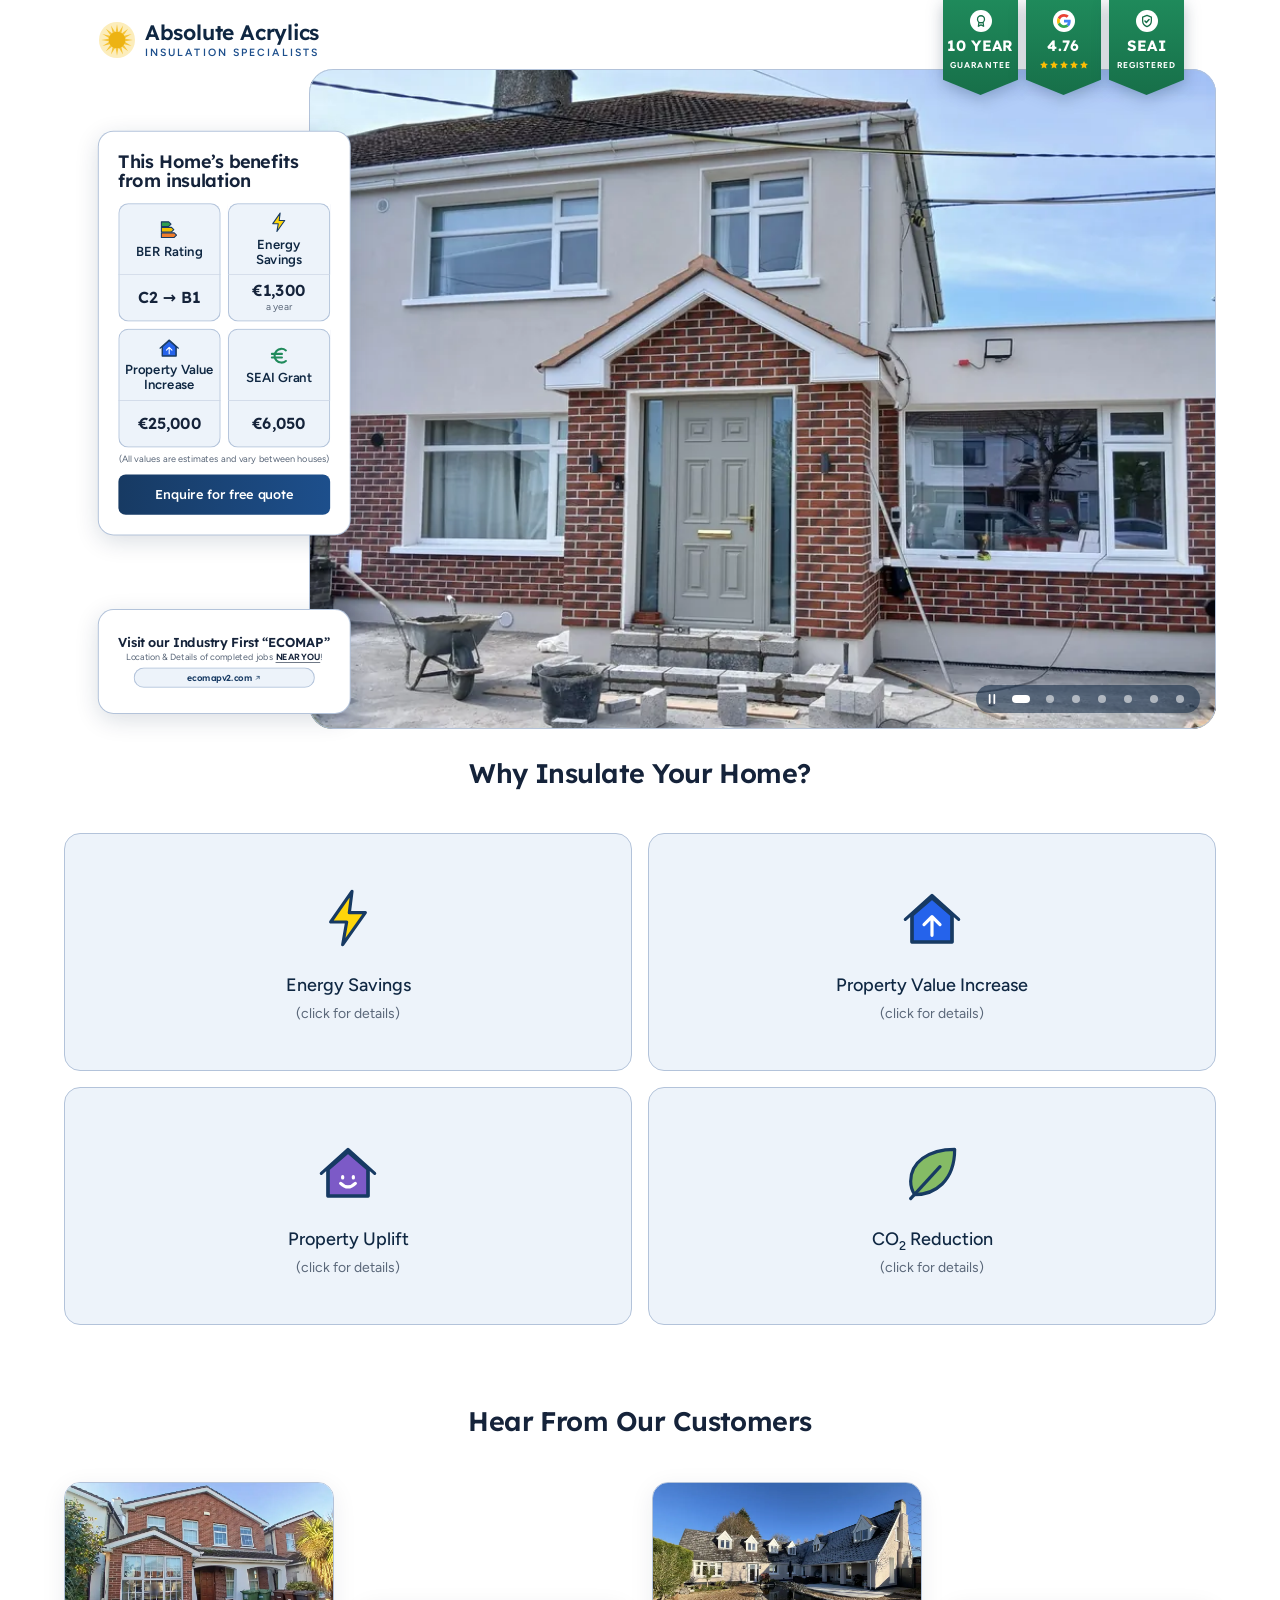
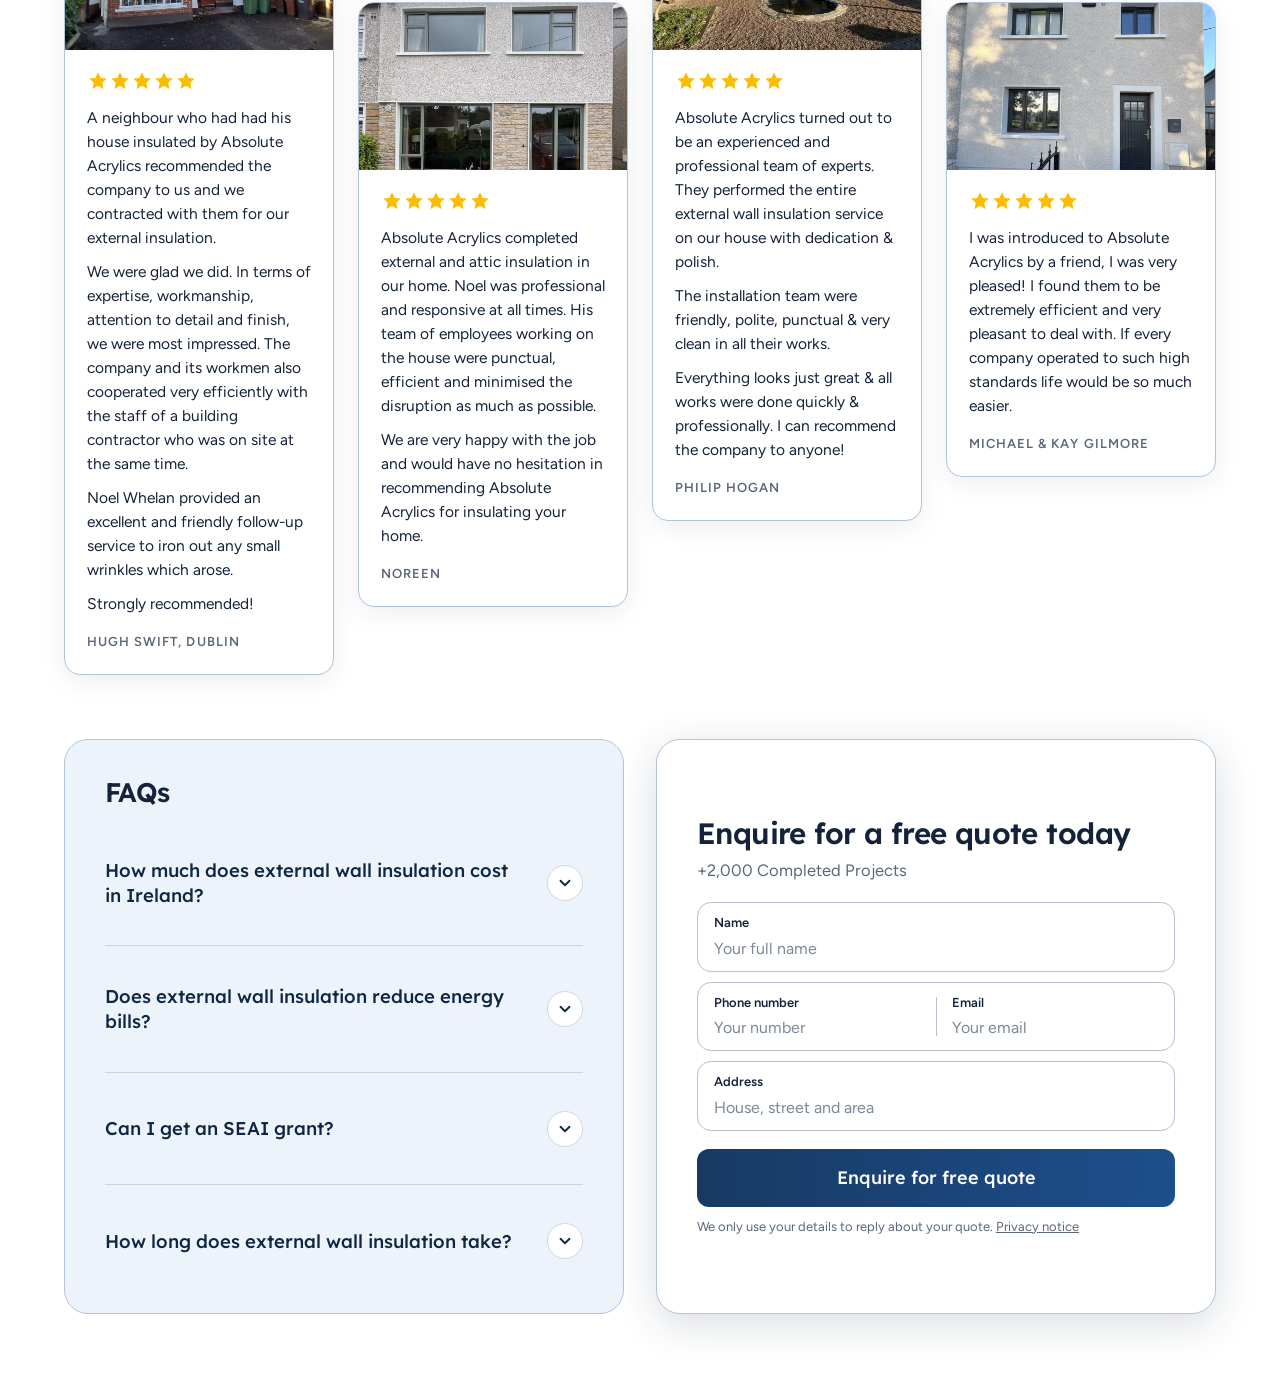
==== index.html @ 2b97003a "Replace the house icon in the header logo with the sun The sun is redrawn as a small inline SVG (pal" ====
<!doctype html>
<html lang="en-IE">
<head>
<meta charset="utf-8">
<meta name="viewport" content="width=device-width, initial-scale=1, viewport-fit=cover">
<title>Absolute Acrylics | External Wall Insulation Dublin</title>
<meta name="description" content="External wall insulation for Dublin homes. SEAI registered, 10-year guarantee, and we apply for your SEAI grant for you. Call 086 365 4911.">
<meta name="theme-color" content="#0f2742">
<meta property="og:title" content="Absolute Acrylics | External Wall Insulation Dublin">
<meta property="og:description" content="SEAI registered external wall insulation. 10-year guarantee. We apply for your SEAI grant for you.">
<meta property="og:image" content="assets/images/og-finished-home.jpg">
<meta property="og:type" content="website">
<link rel="preload" as="image" href="assets/images/finished-house-1800.webp" imagesrcset="assets/images/finished-house-1000.webp 1000w, assets/images/finished-house-1800.webp 1800w" imagesizes="(min-width: 1024px) 75vw, 100vw" fetchpriority="high">
<link rel="preconnect" href="https://fonts.googleapis.com">
<link rel="preconnect" href="https://fonts.gstatic.com" crossorigin>
<link rel="stylesheet" href="https://fonts.googleapis.com/css2?family=Lexend:wght@500;600;700&family=Figtree:wght@400;500;600;700&display=swap">
<link rel="stylesheet" href="css/home.css">
</head>
<body>
<a class="skip" href="#main">Skip to main content</a>

<header class="site-head" id="top">
  <div class="wrap head-in">
    <a class="brand" href="#top" aria-label="Absolute Acrylics, home">
      <svg class="brand-mark" viewBox="0 0 48 48" aria-hidden="true">
        <circle class="bm-glow" cx="24" cy="24" r="24"/>
        <path class="bm-rays" d="M22.25 13 24 3 25.75 13zM26.59 13.17 32.04 4.6 29.83 14.51zM30.54 14.98 38.85 9.15 33.02 17.46zM33.49 18.17 43.4 15.96 34.83 21.41zM35 22.25 45 24 35 25.75zM34.83 26.59 43.4 32.04 33.49 29.83zM33.02 30.54 38.85 38.85 30.54 33.02zM29.83 33.49 32.04 43.4 26.59 34.83zM25.75 35 24 45 22.25 35zM21.41 34.83 15.96 43.4 18.17 33.49zM17.46 33.02 9.15 38.85 14.98 30.54zM14.51 29.83 4.6 32.04 13.17 26.59zM13 25.75 3 24 13 22.25zM13.17 21.41 4.6 15.96 14.51 18.17zM14.98 17.46 9.15 9.15 17.46 14.98zM18.17 14.51 15.96 4.6 21.41 13.17z"/>
        <circle class="bm-sun" cx="24" cy="24" r="11.45"/>
      </svg>
      <span class="brand-text"><b>Absolute Acrylics</b><small>Insulation Specialists</small></span>
    </a>
    <ul class="badges">
      <li class="badge">
        <span class="sb-shape">
          <span class="b-disc" aria-hidden="true"><svg class="sb-icon" viewBox="0 0 24 24"><circle cx="12" cy="9" r="6"/><path d="M8.6 13.8 7.5 21l4.5-2.4 4.5 2.4-1.1-7.2"/></svg></span>
          <b aria-hidden="true">10 Year</b>
          <small aria-hidden="true">Guarantee</small>
          <span class="sr">10-year guarantee</span>
        </span>
      </li>
      <li class="badge badge-google">
        <span class="sb-shape">
          <span class="b-disc" aria-hidden="true"><svg viewBox="0 0 48 48"><path fill="#EA4335" d="M24 9.5c3.54 0 6.71 1.22 9.21 3.6l6.85-6.85C35.9 2.38 30.47 0 24 0 14.62 0 6.51 5.38 2.56 13.22l7.98 6.19C12.43 13.72 17.74 9.5 24 9.5z"/><path fill="#4285F4" d="M46.98 24.55c0-1.57-.15-3.09-.38-4.55H24v9.02h12.94c-.58 2.96-2.26 5.48-4.78 7.18l7.73 6c4.51-4.18 7.09-10.36 7.09-17.65z"/><path fill="#FBBC05" d="M10.53 28.59c-.48-1.45-.76-2.99-.76-4.59s.27-3.14.76-4.59l-7.98-6.19C.92 16.46 0 20.12 0 24c0 3.88.92 7.54 2.56 10.78l7.97-6.19z"/><path fill="#34A853" d="M24 48c6.48 0 11.93-2.13 15.89-5.81l-7.73-6c-2.15 1.45-4.92 2.3-8.16 2.3-6.26 0-11.57-4.22-13.47-9.91l-7.98 6.19C6.51 42.62 14.62 48 24 48z"/></svg></span>
          <b aria-hidden="true">4.76</b>
          <svg class="stars" viewBox="0 0 120 24" aria-hidden="true"><path transform="translate(0 0)" d="M12 2.5l2.9 6.1 6.6.8-4.9 4.6 1.3 6.6L12 17.3l-5.9 3.3 1.3-6.6-4.9-4.6 6.6-.8z"/><path transform="translate(24 0)" d="M12 2.5l2.9 6.1 6.6.8-4.9 4.6 1.3 6.6L12 17.3l-5.9 3.3 1.3-6.6-4.9-4.6 6.6-.8z"/><path transform="translate(48 0)" d="M12 2.5l2.9 6.1 6.6.8-4.9 4.6 1.3 6.6L12 17.3l-5.9 3.3 1.3-6.6-4.9-4.6 6.6-.8z"/><path transform="translate(72 0)" d="M12 2.5l2.9 6.1 6.6.8-4.9 4.6 1.3 6.6L12 17.3l-5.9 3.3 1.3-6.6-4.9-4.6 6.6-.8z"/><path transform="translate(96 0)" d="M12 2.5l2.9 6.1 6.6.8-4.9 4.6 1.3 6.6L12 17.3l-5.9 3.3 1.3-6.6-4.9-4.6 6.6-.8z"/></svg>
          <span class="sr">Rated 4.76 out of 5 on Google</span>
        </span>
      </li>
      <li class="badge">
        <span class="sb-shape">
          <span class="b-disc" aria-hidden="true"><svg class="sb-icon" viewBox="0 0 24 24"><path d="M12 2.5 4.5 5.5v6c0 4.6 3.1 8.4 7.5 10 4.4-1.6 7.5-5.4 7.5-10v-6z"/><path class="sb-tick" d="m8.5 12 2.4 2.4 4.6-4.8"/></svg></span>
          <b>SEAI</b>
          <small>Registered</small>
        </span>
      </li>
    </ul>
  </div>
</header>

<main id="main">
  <section class="first wrap" aria-labelledby="hero-title">
    <div class="photo" role="group" aria-label="Finished jobs">
      <!-- Each photo can carry its own house's figures for the four tiles in the card below:
           data-ber (e.g. "D2 → B2"), data-energy, data-value and data-grant, each with an optional
           small line under it (data-energy-note etc.). Only figures James supplies go here; a
           tile with no figure for the house shows just its label. -->
      <img class="photo-img job-1 is-on" data-ber="C2 → B1" data-energy="€1,300" data-energy-note="a year" data-value="€25,000" data-grant="€6,050" src="assets/images/finished-house-1800.webp" srcset="assets/images/finished-house-1000.webp 1000w, assets/images/finished-house-1800.webp 1800w" sizes="(min-width: 1024px) 75vw, 100vw" width="1800" height="1147" alt="A Dublin semi-detached house after external wall insulation, with a smooth light render upstairs and a red brick-effect finish downstairs.">
      <img class="photo-img job-5" data-ber="B3 → A3" data-energy="€1,050" data-energy-note="a year" data-value="€31,500" data-grant="€8,050" data-src="assets/images/job-5-1800.webp" data-srcset="assets/images/job-5-1000.webp 1000w, assets/images/job-5-1400.webp 1400w, assets/images/job-5-1800.webp 1800w" sizes="(min-width: 1024px) 75vw, 100vw" width="1800" height="1350" fetchpriority="low" decoding="async" alt="A finished detached house with a red brick front and a white rendered porch.">
      <img class="photo-img job-6" data-ber="B3 → A3" data-energy="€1,700" data-energy-note="a year" data-value="€29,000" data-grant="€8,050" data-src="assets/images/job-6-1800.webp" data-srcset="assets/images/job-6-1000.webp 1000w, assets/images/job-6-1400.webp 1400w, assets/images/job-6-1800.webp 1800w" sizes="(min-width: 1024px) 75vw, 100vw" width="1800" height="1350" fetchpriority="low" decoding="async" alt="A large dormer bungalow after the job, with a smooth light render finish, a covered patio and a pond in the gravel garden.">
      <img class="photo-img job-2" data-ber="C2 → A3" data-energy="€1,700" data-energy-note="a year" data-value="€26,000" data-grant="€6,050" data-src="assets/images/job-2-1800.webp" data-srcset="assets/images/job-2-1000.webp 1000w, assets/images/job-2-1400.webp 1400w, assets/images/job-2-1800.webp 1800w" sizes="(min-width: 1024px) 75vw, 100vw" width="1800" height="1560" fetchpriority="low" decoding="async" alt="A semi-detached house after external wall insulation, with a speckled render upstairs and a stone-effect finish downstairs.">
      <img class="photo-img job-4" data-ber="B3 → A3" data-energy="€700" data-energy-note="a year" data-value="€18,000" data-grant="€3,550" data-src="assets/images/job-4-1800.webp" data-srcset="assets/images/job-4-1000.webp 1000w, assets/images/job-4-1400.webp 1400w, assets/images/job-4-1800.webp 1800w" sizes="(min-width: 1024px) 75vw, 100vw" width="1800" height="1350" fetchpriority="low" decoding="async" alt="A mid-terrace house after external wall insulation, with a smooth cream render finish.">
      <img class="photo-img job-3" data-ber="B2 → A2" data-energy="€1,000" data-energy-note="a year" data-value="€26,000" data-grant="€6,050" data-src="assets/images/job-3-1800.webp" data-srcset="assets/images/job-3-1000.webp 1000w, assets/images/job-3-1400.webp 1400w, assets/images/job-3-1800.webp 1800w" sizes="(min-width: 1024px) 75vw, 100vw" width="1800" height="1351" fetchpriority="low" decoding="async" alt="A house after external wall insulation, with a speckled render upstairs and a red brick-effect finish downstairs.">
      <img class="photo-img job-7" data-ber="C2 → A2" data-energy="€1,110" data-energy-note="a year" data-value="€23,500" data-grant="€6,050" data-src="assets/images/job-7-1800.webp" data-srcset="assets/images/job-7-1000.webp 1000w, assets/images/job-7-1400.webp 1400w, assets/images/job-7-1800.webp 1800w" sizes="(min-width: 1024px) 75vw, 100vw" width="1800" height="1560" fetchpriority="low" decoding="async" alt="An end-of-terrace house after external wall insulation, with a light textured render finish and dark grey windows and door.">
      <div class="photo-ctl">
        <button class="photo-pause" type="button" aria-pressed="false" aria-label="Pause the photos">
          <svg class="i-pause" viewBox="0 0 24 24" aria-hidden="true"><path d="M8 5v14M16 5v14"/></svg>
          <svg class="i-play" viewBox="0 0 24 24" aria-hidden="true"><path d="M8 5.5v13l10.5-6.5z"/></svg>
        </button>
        <button class="photo-dot" type="button" aria-label="Show job 1 of 7" aria-current="true"></button>
        <button class="photo-dot" type="button" aria-label="Show job 2 of 7" aria-current="false"></button>
        <button class="photo-dot" type="button" aria-label="Show job 3 of 7" aria-current="false"></button>
        <button class="photo-dot" type="button" aria-label="Show job 4 of 7" aria-current="false"></button>
        <button class="photo-dot" type="button" aria-label="Show job 5 of 7" aria-current="false"></button>
        <button class="photo-dot" type="button" aria-label="Show job 6 of 7" aria-current="false"></button>
        <button class="photo-dot" type="button" aria-label="Show job 7 of 7" aria-current="false"></button>
      </div>
    </div>

    <div class="hero-cards">
    <div class="card">
      <h1 id="hero-title">This Home&rsquo;s benefits from insulation</h1>
      <ul class="hero-tiles">
        <li><span class="ht-head"><svg viewBox="0 0 48 48" aria-hidden="true"><path class="f f-ber-a" d="M7 7h16l5 5-5 5H7z"/><path class="f f-ber-c" d="M7 19h22l5 5-5 5H7z"/><path class="f f-ber-e" d="M7 31h28l5 5-5 5H7z"/></svg><span>BER Rating</span></span><span class="ht-body"><strong class="ht-val" data-key="ber" hidden></strong><small class="ht-note" data-key="berNote" hidden></small></span></li>
        <li><span class="ht-head"><svg viewBox="0 0 48 48" aria-hidden="true"><path class="f f-bolt" d="M27 4 11 27h12l-3 17 17-24H25z"/></svg><span>Energy Savings</span></span><span class="ht-body"><strong class="ht-val" data-key="energy" hidden></strong><small class="ht-note" data-key="energyNote" hidden></small></span></li>
        <li><span class="ht-head"><svg viewBox="0 0 48 48" aria-hidden="true"><path class="f f-value" d="M9 22 24 9l15 13v20H9z"/><path d="M4 25 24 7l20 18M9 22v20h30V22"/><path class="on-fill" d="M24 37V23M18 29l6-6 6 6"/></svg><span>Property Value Increase</span></span><span class="ht-body"><strong class="ht-val" data-key="value" hidden></strong><small class="ht-note" data-key="valueNote" hidden></small></span></li>
        <li><span class="ht-head"><svg viewBox="0 0 48 48" aria-hidden="true"><path class="s-euro" d="M39.6 12.5a15 15 0 1 0 0 23M9 20h22M9 28h22"/></svg><span>SEAI Grant</span></span><span class="ht-body"><strong class="ht-val" data-key="grant" hidden></strong><small class="ht-note" data-key="grantNote" hidden></small></span></li>
      </ul>
      <p class="hero-note">(All values are estimates and vary between houses)</p>
      <a class="cta hero-cta" href="#enquire">Enquire for free quote</a>
    </div>
    <div class="eco-card">
      <h2>Visit our Industry First “ECOMAP”</h2>
      <p>Location &amp; Details of completed jobs <strong><u>NEAR YOU</u></strong>!</p>
      <a href="https://ecomapv2.com/" target="_blank" rel="noopener">ecomapv2.com<svg viewBox="0 0 24 24" aria-hidden="true"><path d="M7 17 17 7M9 7h8v8"/></svg></a>
    </div>
    </div>
  </section>

  <section class="why" aria-labelledby="why-title">
    <h2 class="wrap" id="why-title">Why Insulate Your Home?</h2>
  </section>

  <section class="services" id="services" aria-label="Benefits of insulating your home">
    <ul class="wrap svc-list">
      <li>
        <button class="svc" type="button" aria-haspopup="dialog" aria-controls="more-energy">
          <svg viewBox="0 0 48 48" aria-hidden="true"><path class="f f-bolt" d="M27 4 11 27h12l-3 17 17-24H25z"/></svg>
          <span class="svc-label"><span>Energy Savings</span><small class="svc-hint">(click for details)</small></span>
        </button>
      </li>
      <li>
        <button class="svc" type="button" aria-haspopup="dialog" aria-controls="more-value">
          <svg viewBox="0 0 48 48" aria-hidden="true"><path class="f f-value" d="M9 22 24 9l15 13v20H9z"/><path d="M4 25 24 7l20 18M9 22v20h30V22"/><path class="on-fill" d="M24 37V23M18 29l6-6 6 6"/></svg>
          <span class="svc-label"><span>Property Value Increase</span><small class="svc-hint">(click for details)</small></span>
        </button>
      </li>
      <li>
        <button class="svc" type="button" aria-haspopup="dialog" aria-controls="more-uplift">
          <svg viewBox="0 0 48 48" aria-hidden="true"><path class="f f-uplift" d="M9 22 24 9l15 13v20H9z"/><path d="M4 25 24 7l20 18M9 22v20h30V22"/><path class="on-fill" d="M20 27.5v1M28 27.5v1M18.5 32.5q5.5 5.5 11 0"/></svg>
          <span class="svc-label"><span>Property Uplift</span><small class="svc-hint">(click for details)</small></span>
        </button>
      </li>
      <li>
        <button class="svc" type="button" aria-haspopup="dialog" aria-controls="more-co2">
          <svg viewBox="0 0 48 48" aria-hidden="true"><path class="f f-leaf" d="M41 7C21 7 8 17 8 31c0 4 1 7 3 10 15 0 30-10 30-34z"/><path d="M8 44 30 20"/></svg>
          <span class="svc-label"><span>CO<sub>2</sub> Reduction</span><small class="svc-hint">(click for details)</small></span>
        </button>
      </li>
    </ul>
  </section>

  <section class="reviews" aria-labelledby="reviews-title">
    <h2 class="wrap" id="reviews-title">Hear From Our Customers</h2>
    <!-- Reviews supplied by James, word for word. The photos are general job
         photos, not the reviewers' homes. Keep customer names out of image file names
         and alt text. -->
    <ul class="wrap rev-list">
      <li>
        <article class="rev">
          <img class="rev-img job-5" src="assets/images/job-5-1000.webp" width="1000" height="750" loading="lazy" decoding="async" alt="A finished detached house with a red brick front and a white rendered porch.">
          <div class="rev-body">
            <svg class="rev-stars" viewBox="0 0 120 24" aria-hidden="true"><path transform="translate(0 0)" d="M12 2.5l2.9 6.1 6.6.8-4.9 4.6 1.3 6.6L12 17.3l-5.9 3.3 1.3-6.6-4.9-4.6 6.6-.8z"/><path transform="translate(24 0)" d="M12 2.5l2.9 6.1 6.6.8-4.9 4.6 1.3 6.6L12 17.3l-5.9 3.3 1.3-6.6-4.9-4.6 6.6-.8z"/><path transform="translate(48 0)" d="M12 2.5l2.9 6.1 6.6.8-4.9 4.6 1.3 6.6L12 17.3l-5.9 3.3 1.3-6.6-4.9-4.6 6.6-.8z"/><path transform="translate(72 0)" d="M12 2.5l2.9 6.1 6.6.8-4.9 4.6 1.3 6.6L12 17.3l-5.9 3.3 1.3-6.6-4.9-4.6 6.6-.8z"/><path transform="translate(96 0)" d="M12 2.5l2.9 6.1 6.6.8-4.9 4.6 1.3 6.6L12 17.3l-5.9 3.3 1.3-6.6-4.9-4.6 6.6-.8z"/></svg>
            <blockquote class="rev-quote">
              <p>A neighbour who had had his house insulated by Absolute Acrylics recommended the company to us and we contracted with them for our external insulation.</p>
              <p>We were glad we did. In terms of expertise, workmanship, attention to detail and finish, we were most impressed. The company and its workmen also cooperated very efficiently with the staff of a building contractor who was on site at the same time.</p>
              <p>Noel Whelan provided an excellent and friendly follow-up service to iron out any small wrinkles which arose.</p>
              <p>Strongly recommended!</p>
            </blockquote>
            <p class="rev-name">Hugh Swift, Dublin</p>
          </div>
        </article>
      </li>
      <li>
        <article class="rev">
          <img class="rev-img job-2" src="assets/images/job-2-1000.webp" width="1000" height="867" loading="lazy" decoding="async" alt="A semi-detached house after external wall insulation, with a speckled render upstairs and a stone-effect finish downstairs.">
          <div class="rev-body">
            <svg class="rev-stars" viewBox="0 0 120 24" aria-hidden="true"><path transform="translate(0 0)" d="M12 2.5l2.9 6.1 6.6.8-4.9 4.6 1.3 6.6L12 17.3l-5.9 3.3 1.3-6.6-4.9-4.6 6.6-.8z"/><path transform="translate(24 0)" d="M12 2.5l2.9 6.1 6.6.8-4.9 4.6 1.3 6.6L12 17.3l-5.9 3.3 1.3-6.6-4.9-4.6 6.6-.8z"/><path transform="translate(48 0)" d="M12 2.5l2.9 6.1 6.6.8-4.9 4.6 1.3 6.6L12 17.3l-5.9 3.3 1.3-6.6-4.9-4.6 6.6-.8z"/><path transform="translate(72 0)" d="M12 2.5l2.9 6.1 6.6.8-4.9 4.6 1.3 6.6L12 17.3l-5.9 3.3 1.3-6.6-4.9-4.6 6.6-.8z"/><path transform="translate(96 0)" d="M12 2.5l2.9 6.1 6.6.8-4.9 4.6 1.3 6.6L12 17.3l-5.9 3.3 1.3-6.6-4.9-4.6 6.6-.8z"/></svg>
            <blockquote class="rev-quote">
              <p>Absolute Acrylics completed external and attic insulation in our home. Noel was professional and responsive at all times. His team of employees working on the house were punctual, efficient and minimised the disruption as much as possible.</p>
              <p>We are very happy with the job and would have no hesitation in recommending Absolute Acrylics for insulating your home.</p>
            </blockquote>
            <p class="rev-name">Noreen</p>
          </div>
        </article>
      </li>
      <li>
        <article class="rev">
          <img class="rev-img job-6" src="assets/images/job-6-1000.webp" width="1000" height="750" loading="lazy" decoding="async" alt="A large dormer bungalow after the job, with a smooth light render finish, a covered patio and a pond in the gravel garden.">
          <div class="rev-body">
            <svg class="rev-stars" viewBox="0 0 120 24" aria-hidden="true"><path transform="translate(0 0)" d="M12 2.5l2.9 6.1 6.6.8-4.9 4.6 1.3 6.6L12 17.3l-5.9 3.3 1.3-6.6-4.9-4.6 6.6-.8z"/><path transform="translate(24 0)" d="M12 2.5l2.9 6.1 6.6.8-4.9 4.6 1.3 6.6L12 17.3l-5.9 3.3 1.3-6.6-4.9-4.6 6.6-.8z"/><path transform="translate(48 0)" d="M12 2.5l2.9 6.1 6.6.8-4.9 4.6 1.3 6.6L12 17.3l-5.9 3.3 1.3-6.6-4.9-4.6 6.6-.8z"/><path transform="translate(72 0)" d="M12 2.5l2.9 6.1 6.6.8-4.9 4.6 1.3 6.6L12 17.3l-5.9 3.3 1.3-6.6-4.9-4.6 6.6-.8z"/><path transform="translate(96 0)" d="M12 2.5l2.9 6.1 6.6.8-4.9 4.6 1.3 6.6L12 17.3l-5.9 3.3 1.3-6.6-4.9-4.6 6.6-.8z"/></svg>
            <blockquote class="rev-quote">
              <p>Absolute Acrylics turned out to be an experienced and professional team of experts. They performed the entire external wall insulation service on our house with dedication &amp; polish.</p>
              <p>The installation team were friendly, polite, punctual &amp; very clean in all their works.</p>
              <p>Everything looks just great &amp; all works were done quickly &amp; professionally. I can recommend the company to anyone!</p>
            </blockquote>
            <p class="rev-name">Philip Hogan</p>
          </div>
        </article>
      </li>
      <li>
        <article class="rev">
          <img class="rev-img job-7" src="assets/images/job-7-1000.webp" width="1000" height="866" loading="lazy" decoding="async" alt="An end-of-terrace house after external wall insulation, with a light textured render finish and dark grey windows and door.">
          <div class="rev-body">
            <svg class="rev-stars" viewBox="0 0 120 24" aria-hidden="true"><path transform="translate(0 0)" d="M12 2.5l2.9 6.1 6.6.8-4.9 4.6 1.3 6.6L12 17.3l-5.9 3.3 1.3-6.6-4.9-4.6 6.6-.8z"/><path transform="translate(24 0)" d="M12 2.5l2.9 6.1 6.6.8-4.9 4.6 1.3 6.6L12 17.3l-5.9 3.3 1.3-6.6-4.9-4.6 6.6-.8z"/><path transform="translate(48 0)" d="M12 2.5l2.9 6.1 6.6.8-4.9 4.6 1.3 6.6L12 17.3l-5.9 3.3 1.3-6.6-4.9-4.6 6.6-.8z"/><path transform="translate(72 0)" d="M12 2.5l2.9 6.1 6.6.8-4.9 4.6 1.3 6.6L12 17.3l-5.9 3.3 1.3-6.6-4.9-4.6 6.6-.8z"/><path transform="translate(96 0)" d="M12 2.5l2.9 6.1 6.6.8-4.9 4.6 1.3 6.6L12 17.3l-5.9 3.3 1.3-6.6-4.9-4.6 6.6-.8z"/></svg>
            <blockquote class="rev-quote">
              <p>I was introduced to Absolute Acrylics by a friend, I was very pleased! I found them to be extremely efficient and very pleasant to deal with. If every company operated to such high standards life would be so much easier.</p>
            </blockquote>
            <p class="rev-name">Michael &amp; Kay Gilmore</p>
          </div>
        </article>
      </li>
    </ul>
  </section>


  <section class="faq-quote wrap" aria-labelledby="faq-title">
    <div class="faq">
      <h2 id="faq-title">FAQs</h2>
      <div class="faq-list">
        <div class="faq-row">
          <details class="faq-item" name="faq">
            <summary><h3>How much does external wall insulation cost in Ireland?</h3><svg class="faq-arrow" viewBox="0 0 24 24" aria-hidden="true"><path d="m6 9 6 6 6-6"/></svg></summary>
            <p>It depends on the size of your home, the type of walls and the finish you choose. <strong>SEAI grants of up to €8,000</strong> can bring the overall cost down considerably. Ask for your free quote to find out the price for your home.</p>
          </details>
        </div>
        <div class="faq-row">
          <details class="faq-item" name="faq">
            <summary><h3>Does external wall insulation reduce energy bills?</h3><svg class="faq-arrow" viewBox="0 0 24 24" aria-hidden="true"><path d="m6 9 6 6 6-6"/></svg></summary>
            <p>Yes. With your walls insulated, far less heat escapes, so your heating doesn't have to work as hard. When it's installed properly, many homes need <strong>up to 35% less heating</strong>.</p>
          </details>
        </div>
        <div class="faq-row">
          <details class="faq-item" name="faq">
            <summary><h3>Can I get an SEAI grant?</h3><svg class="faq-arrow" viewBox="0 0 24 24" aria-hidden="true"><path d="m6 9 6 6 6-6"/></svg></summary>
            <p>Many homeowners can get an SEAI grant towards the cost of insulating. We're SEAI registered and <strong>apply for the grant on your behalf</strong>. Check the current rules on <a href="https://www.seai.ie/" target="_blank" rel="noopener">seai.ie</a>.</p>
          </details>
        </div>
        <div class="faq-row">
          <details class="faq-item" name="faq">
            <summary><h3>How long does external wall insulation take?</h3><svg class="faq-arrow" viewBox="0 0 24 24" aria-hidden="true"><path d="m6 9 6 6 6-6"/></svg></summary>
            <p>Most jobs take <strong>two to four weeks</strong>, depending on the size of your home and how much detail work it needs.</p>
          </details>
        </div>
      </div>
    </div>

    <div class="quote2" id="enquire">
      <h2 id="quote2-title">Enquire for a free quote today</h2>
      <p class="card-sub">+2,000 Completed Projects</p>
      <form class="lead-form" id="quote-form-2" novalidate data-kind="Free quote request">
        <div class="box">
          <div class="cell field">
            <label for="q2-name">Name</label>
            <input id="q2-name" name="name" autocomplete="name" required placeholder="Your full name">
          </div>
        </div>
        <div class="box box-split">
          <div class="cell field">
            <label for="q2-phone">Phone number</label>
            <input id="q2-phone" name="phone" type="tel" autocomplete="tel" inputmode="tel" required placeholder="Your number">
          </div>
          <div class="cell field">
            <label for="q2-email">Email</label>
            <input id="q2-email" name="email" type="email" autocomplete="email" placeholder="Your email">
          </div>
        </div>
        <div class="box">
          <div class="cell field">
            <label for="q2-address">Address</label>
            <input id="q2-address" name="address" autocomplete="street-address" required placeholder="House, street and area">
          </div>
        </div>
        <ul class="errs" hidden></ul>
        <div class="hp" aria-hidden="true"><label>Leave this empty <input type="text" name="_honey" tabindex="-1" autocomplete="off"></label></div>
        <button class="cta" type="submit">Enquire for free quote</button>
        <p class="form-foot">We only use your details to reply about your quote. <a href="privacy.html">Privacy notice</a></p>
      </form>
    </div>
  </section>

  <!-- Details for each benefit tile -->
  <dialog class="more" id="more-energy" aria-labelledby="more-energy-t">
    <div class="more-in">
      <form method="dialog"><button class="more-close" aria-label="Close"><svg viewBox="0 0 24 24" aria-hidden="true"><path d="M6 6l12 12M18 6 6 18"/></svg></button></form>
      <svg class="more-icon" viewBox="0 0 48 48" aria-hidden="true"><path class="f f-bolt" d="M27 4 11 27h12l-3 17 17-24H25z"/></svg>
      <h3 id="more-energy-t">Energy Savings</h3>
      <p>Keep the warmth in and your heating bills down. External wall insulation could help you <strong>save up to €2,500 a year</strong> while enjoying a warmer, more comfortable home.</p>
      <p class="more-note"><em>Savings vary depending on your property, heating system and energy use.</em></p>
      <p>Request your free quote to explore what’s possible for your home.</p>
      <a class="cta more-cta" href="#enquire">Get a free quote</a>
    </div>
  </dialog>
  <dialog class="more" id="more-value" aria-labelledby="more-value-t">
    <div class="more-in">
      <form method="dialog"><button class="more-close" aria-label="Close"><svg viewBox="0 0 24 24" aria-hidden="true"><path d="M6 6l12 12M18 6 6 18"/></svg></button></form>
      <svg class="more-icon" viewBox="0 0 48 48" aria-hidden="true"><path class="f f-value" d="M9 22 24 9l15 13v20H9z"/><path d="M4 25 24 7l20 18M9 22v20h30V22"/><path class="on-fill" d="M24 37V23M18 29l6-6 6 6"/></svg>
      <h3 id="more-value-t">Property Value Increase</h3>
      <p>External wall insulation can improve your BER rating and reduce heating costs. For some homes, substantial energy upgrades could <strong>increase property value by <span class="nb">€40,000–€50,000</span></strong>, depending on the property, location and BER improvement achieved.</p>
      <p>Request your free quote to explore what’s possible for your home.</p>
      <a class="cta more-cta" href="#enquire">Get a free quote</a>
    </div>
  </dialog>
  <dialog class="more" id="more-uplift" aria-labelledby="more-uplift-t">
    <div class="more-in">
      <form method="dialog"><button class="more-close" aria-label="Close"><svg viewBox="0 0 24 24" aria-hidden="true"><path d="M6 6l12 12M18 6 6 18"/></svg></button></form>
      <svg class="more-icon" viewBox="0 0 48 48" aria-hidden="true"><path class="f f-uplift" d="M9 22 24 9l15 13v20H9z"/><path d="M4 25 24 7l20 18M9 22v20h30V22"/><path class="on-fill" d="M20 27.5v1M28 27.5v1M18.5 32.5q5.5 5.5 11 0"/></svg>
      <h3 id="more-uplift-t">Property Uplift</h3>
      <p>Give your home a fresh, modern look while making it warmer inside. External wall insulation transforms tired exteriors with a new render finish, available in a range of colours and styles to suit your home.</p>
      <p>Even a house built in the <strong>1960s</strong> can be given a fresh, <strong class="nb">21st-century</strong> look.</p>
      <p>Request your free quote and explore the possibilities.</p>
      <a class="cta more-cta" href="#enquire">Get a free quote</a>
    </div>
  </dialog>
  <dialog class="more" id="more-co2" aria-labelledby="more-co2-t">
    <div class="more-in">
      <form method="dialog"><button class="more-close" aria-label="Close"><svg viewBox="0 0 24 24" aria-hidden="true"><path d="M6 6l12 12M18 6 6 18"/></svg></button></form>
      <svg class="more-icon" viewBox="0 0 48 48" aria-hidden="true"><path class="f f-leaf" d="M41 7C21 7 8 17 8 31c0 4 1 7 3 10 15 0 30-10 30-34z"/><path d="M8 44 30 20"/></svg>
      <h3 id="more-co2-t">CO<sub>2</sub> Reduction</h3>
      <p>Enjoy a warmer home with less energy wasted. External wall insulation helps keep heat inside, reducing the energy needed for heating and the associated CO<sub>2</sub> emissions. A more efficient home benefits both your household and the environment.</p>
      <p><strong>The planet will thank you!</strong></p>
      <p>Request your free quote and take the first step towards a warmer, greener home.</p>
      <a class="cta more-cta" href="#enquire">Get a free quote</a>
    </div>
  </dialog>
  <!-- Shown by js/home.js after a quote form is sent, or if it fails to send -->
  <dialog class="more" id="sent-ok" aria-labelledby="sent-ok-t">
    <div class="more-in">
      <form method="dialog"><button class="more-close" aria-label="Close"><svg viewBox="0 0 24 24" aria-hidden="true"><path d="M6 6l12 12M18 6 6 18"/></svg></button></form>
      <svg class="more-icon" viewBox="0 0 48 48" aria-hidden="true"><circle class="f f-ok" cx="24" cy="24" r="19"/><path class="on-fill" d="m15.5 24.5 6 6 11-12"/></svg>
      <h3 id="sent-ok-t">Thank you for your enquiry</h3>
      <p>Our secretary will be in touch, in due course, to book an appointment with you.</p>
      <p>We hope you have an energy efficient day!</p>
      <form method="dialog" class="more-act"><button class="cta more-cta">Close</button></form>
    </div>
  </dialog>
  <dialog class="more" id="sent-fail" aria-labelledby="sent-fail-t">
    <div class="more-in">
      <form method="dialog"><button class="more-close" aria-label="Close"><svg viewBox="0 0 24 24" aria-hidden="true"><path d="M6 6l12 12M18 6 6 18"/></svg></button></form>
      <svg class="more-icon" viewBox="0 0 48 48" aria-hidden="true"><circle class="f f-warn" cx="24" cy="24" r="19"/><path class="on-fill" d="M24 14.5v11.5M24 33v.5"/></svg>
      <h3 id="sent-fail-t">Your request didn't send</h3>
      <p>Your details are still in the form. Please try again, call <a href="tel:+353863654911">086 365 4911</a>, or email the details below to <a href="mailto:fiona.abac@gmail.com">fiona.abac@gmail.com</a>.</p>
      <pre class="sent-details"></pre>
      <div class="sent-actions"><button type="button" class="copy">Copy details</button><a class="copy" href="mailto:fiona.abac@gmail.com">Open email</a></div>
    </div>
  </dialog>
</main>

<script src="js/home.js"></script>
</body>
</html>
---- css/home.css ----
/* Layout: slim header (logo left, SEAI badge right), then a large rounded
   photo of a finished house on the right with the quote card overlapping
   its left edge, then a pale row of service tiles. */
:root {
  --navy: #0f2742;
  --navy-2: #173a63;
  --blue: #1d4f8c;
  --green: #1f8a5b;
  --green-2: #27a46d;
  --ink: #15233a;
  --muted: #5a6779;
  --line: #dde4ee;
  /* Outline on the photo, quote cards, tiles, reviews and FAQs (--line made 50% stronger twice) */
  --outline: #b3c3da;
  --field: #b7c2d0;
  --pale: #edf3fa;
  --white: #ffffff;
  --display: "Lexend", "Segoe UI", system-ui, sans-serif;
  --body: "Figtree", "Segoe UI", system-ui, -apple-system, sans-serif;
  /* Quote card width and how far it sits in from the page edge. The logo
     uses these too, so its left side lines up with the card's. */
  --card-w: clamp(380px, 32vw, 520px);
  --card-x: 0px;
  color-scheme: light;
}

*, *::before, *::after { box-sizing: border-box; }
html { scroll-behavior: smooth; }
body { margin: 0; font-family: var(--body); font-size: 16px; line-height: 1.5; color: var(--ink); background: var(--white); }
img { max-width: 100%; display: block; }
a { color: inherit; }
button { font: inherit; color: inherit; }
svg { flex: none; }
.sr { position: absolute !important; width: 1px; height: 1px; overflow: hidden; clip: rect(0 0 0 0); white-space: nowrap; }
.wrap { width: 100%; max-width: 1640px; margin: 0 auto; padding-inline: clamp(16px, 5vw, 80px); }
.skip { position: absolute; left: 16px; top: -60px; z-index: 100; background: var(--white); color: var(--navy); padding: 10px 14px; border-radius: 6px; font-weight: 600; }
.skip:focus { top: 12px; }
:focus-visible { outline: 3px solid var(--green-2); outline-offset: 2px; }
@media (prefers-reduced-motion: reduce) { html { scroll-behavior: auto; } *, *::before, *::after { transition: none !important; animation: none !important; } }

/* ---------- Header ---------- */
.site-head { background: var(--white); }
.head-in { display: flex; align-items: center; justify-content: space-between; gap: 16px; min-height: 80px; }
.brand {
  display: flex; align-items: center; gap: 10px; text-decoration: none; color: var(--navy);
  /* The cards over the photo are drawn smaller than their layout width
     (--s on .first), with their visible left side 8.5% of that width
     in from where they're placed, so the logo lines up with them. */
  margin-left: calc(var(--card-x) + var(--card-w) * .085);
}
.brand-mark { flex: none; width: 36px; height: 36px; }
.bm-glow { fill: #fcedbb; }
.bm-rays { fill: #f6c437; }
.bm-sun { fill: #edb313; }
.brand-text { display: flex; flex-direction: column; line-height: 1.1; }
.brand-text b { font-family: var(--display); font-weight: 600; font-size: 21px; letter-spacing: -0.01em; }
.brand-text small { font-size: 10.5px; letter-spacing: 0.2em; text-transform: uppercase; color: var(--blue); margin-top: 3px; font-weight: 600; }
/* Badges (10-year guarantee, Google rating, SEAI registered): hang from the top of
   the page and dip over the photo */
.head-in { position: relative; }
.badges {
  position: absolute; z-index: 10; top: 0; right: calc(clamp(16px, 5vw, 80px) + 32px + var(--cut, 0px));
  display: flex; gap: 8px; margin: 0; padding: 0; list-style: none;
}
.badge { filter: drop-shadow(0 4px 8px rgba(15, 39, 66, .28)); }
/* Every badge has the same three rows (logo on a white circle, main word,
   small line), the same sizes and the same spacing, so they line up. */
.sb-shape {
  display: grid; grid-template-rows: 22px 18px 11px; row-gap: 5px; justify-items: center; align-items: center; align-content: center;
  width: 75px; height: 95px; padding-bottom: 15px;
  background: linear-gradient(180deg, #1f8a5b, #176f49); color: var(--white);
  clip-path: polygon(0 0, 100% 0, 100% 84%, 50% 100%, 0 84%);
}
.b-disc { display: grid; place-items: center; width: 22px; height: 22px; border-radius: 50%; background: var(--white); }
.b-disc svg { width: 14px; height: 14px; }
.sb-icon { fill: none; stroke: #176f49; stroke-width: 2.2; stroke-linejoin: round; }
.sb-icon .sb-tick { stroke-width: 2.6; stroke-linecap: round; }
.badge b { font-family: var(--display); font-weight: 700; font-size: 15px; line-height: 18px; letter-spacing: .02em; text-transform: uppercase; white-space: nowrap; }
.badge small { font-size: 8.5px; line-height: 11px; font-weight: 700; letter-spacing: .12em; text-transform: uppercase; white-space: nowrap; }
.stars { width: 50px; height: 10px; fill: #fbbc04; }

/* ---------- First section: photo with overlapping quote card ---------- */
/* Proportions follow Airbnb's: the photo starts about a quarter of the way
   in, is roughly 16:9, and the card overlaps its left edge, centred on it. */
.first {
  --overlap: clamp(90px, 8vw, 130px);
  /* The cards over the photo are drawn at this size. On screens wide for
     their height, js/home.js raises it to use the room the photo can't
     (see .photo's max-width), as far as the photo's height allows. */
  --s: .612;
  /* Base photo height: 16:9.2 of the width it had before the cards were
     shrunk the last time (it now starts further left), kept between 500px and 600px
     unless the screen is tall enough for more. On short laptop screens the
     floor drops below 500px so the whole "Why Insulate" heading still shows
     without scrolling, with a little space under it. */
  --ph-ratio: calc((min(100vw, 1640px) - 2 * clamp(16px, 5vw, 80px) - var(--card-w) + var(--overlap)) * .575);
  --ph-floor: clamp(380px, calc((100vh - 153px) / 1.1), 500px);
  --ph-min: clamp(var(--ph-floor), calc((100vh - 170px) / 1.1), 600px);
  --ph-max: max(var(--ph-floor), calc((100vh - 170px) / 1.1));
  --ph: max(var(--ph-min), min(var(--ph-ratio), var(--ph-max)));
  --photo-h: calc(var(--ph) * 1.1);
  /* Gap between the photo and the heading below it */
  --below: 24px;
  position: relative; padding-bottom: var(--below);
  /* The header is 80px tall and the logo ends 59px down, so the photo
     starts 10px below the logo */
  margin-top: -11px;
}
/* Starts where the cards overlap it by the same amount as before they were
   last shrunk (84.7% = 8.5% in + 61.2% wide + the old 15% overlap) */
.photo {
  position: relative; margin-left: calc(var(--card-w) * (var(--s) + .235) - var(--overlap));
  height: var(--photo-h); overflow: hidden; border-radius: 24px; background: var(--pale);
  /* Never wider than the 4:3 photos need at --fit, so they have no blurred
     strips; on screens wide for their height the frame stops short of the
     right edge and js/home.js moves the badges in to match */
  max-width: calc(var(--photo-h) * 4 / 3 / var(--fit));
  container-type: size;
  /* Each photo shows at least this much of its height, so a photo taller
     than the frame isn't zoomed right in; any room left at its sides is
     filled with a blurred copy of it */
  --fit: .78;
  /* How far the cards reach over the photo's left edge: a photo narrower
     than the frame is centred in the part they leave clear */
  --cl: calc(var(--card-w) * .1);
}
/* Drawn over the photos rather than on them, so it stays steady while they fade */
.photo::after { content: ""; position: absolute; inset: 0; border: 1px solid var(--outline); border-radius: inherit; pointer-events: none; }

/* Job photos take turns every 3 seconds (js/home.js), fading in over each
   other. Each is sized from its own shape (--r, width / height, set by
   js/home.js from its width and height attributes): it covers the frame
   unless that would show less than --fit of its height. --px and --py
   pick which part shows when it's cropped, like object-position. */
.photo-img {
  --dh: max(100cqh, min(100cqw / var(--r, 1.5), 100cqh / var(--fit)));
  --dw: calc(var(--dh) * var(--r, 1.5));
  position: absolute; max-width: none; width: var(--dw); height: var(--dh);
  left: calc((100cqw - var(--dw)) * var(--px, .5) + min(var(--cl), max(0px, 100cqw - var(--dw))) * (1 - var(--px, .5)));
  top: calc((100cqh - var(--dh)) * var(--py, .4));
  object-fit: cover;
  opacity: 0; transition: opacity .8s ease;
}
.photo-img.is-on { opacity: 1; }
/* The blurred copy behind each photo (added by js/home.js) */
.photo-bg {
  position: absolute; inset: -48px; background: center / cover no-repeat;
  filter: blur(28px) brightness(.92); opacity: 0; transition: opacity .8s ease;
}
.photo-bg.is-on { opacity: 1; }
.photo-img.job-2 { --py: .45; }
.photo-img.job-3 { --py: .15; }
.photo-img.job-4 { --py: .3; }
.photo-img.job-5 { --py: .4; }
.photo-img.job-6 { --py: .35; }
.photo-img.job-7 { --py: .36; }
/* The two squarest photos would still be narrower than the frame, so they
   show a little less of their height and sit at its right edge: what's left
   of their blurred strip is on the left, behind the cards */
@media (min-width: 1024px) { .photo-img:is(.job-2, .job-7) { --px: 1; --fit: .71; } }
@media (prefers-reduced-motion: reduce) { .photo-img, .photo-bg { transition: none; } }

.photo-ctl {
  position: absolute; right: 16px; bottom: 16px; display: flex; align-items: center; gap: 2px;
  padding: 2px 8px 2px 4px; border-radius: 99px; background: rgba(15, 39, 66, .55);
}
.photo-ctl button { display: grid; place-items: center; width: 24px; height: 24px; padding: 0; border: 0; background: none; cursor: pointer; }
.photo-pause svg { width: 14px; height: 14px; stroke: var(--white); stroke-width: 3; stroke-linecap: round; fill: var(--white); stroke-linejoin: round; }
.photo-pause .i-play, .photo-pause[aria-pressed="true"] .i-pause { display: none; }
.photo-pause[aria-pressed="true"] .i-play { display: block; }
.photo-dot::before { content: ""; width: 8px; height: 8px; border-radius: 99px; background: rgba(255, 255, 255, .55); transition: width .3s, background .3s; }
.photo-dot[aria-current="true"]::before { width: 18px; background: var(--white); }
.photo-dot[aria-current="true"] { width: 30px; }

/* The two cards over the photo: "This Home’s benefits from insulation" and,
   under it, the ECOMAP card. Both are drawn at 0.612 of their size (10%,
   then 15%, then 20% smaller), with their left side kept in line with the logo.
   Together they reach from 16px below the photo's top to 16px above its
   bottom; on screens too short for both, the ECOMAP card hangs below it. */
.hero-cards {
  /* A quarter of the top card's height, which grows as the card narrows */
  --eco-h: calc(146px + (520px - var(--card-w)) * .2);
  --eco-gap: calc(16px / var(--s));
  position: absolute; z-index: 5; top: 16px;
  left: calc(clamp(16px, 5vw, 80px) + var(--card-x)); width: var(--card-w);
  min-height: calc((var(--photo-h) - 32px) / var(--s));
  display: flex; flex-direction: column; gap: var(--eco-gap);
  /* Shifted left by (100% - 8.5% - --s), so the visible left side stays 8.5% in */
  transform: translateX(calc((var(--s) - .915) * 100%)) scale(var(--s)); transform-origin: 100% 0;
  /* Outlines here are rings rather than borders: browsers round borders to whole
     pixels before the scale, which left them fainter than the others */
  --ring: calc(1px / var(--s));
}
.card, .eco-card { background: var(--white); border-radius: 24px; box-shadow: 0 0 0 var(--ring) var(--outline), 0 10px 40px rgba(15, 39, 66, .16); }
.card {
  padding: 32px;
  /* Its middle sits 10% of the photo's height above the photo's middle where
     there's room; otherwise as near that as it can without going within 16px
     of the photo's top or crowding the ECOMAP card. If it's taller than the
     photo less those 16px gaps, it's centred on the photo instead. */
  transform: translateY(clamp(min(0px, calc(((var(--photo-h) - 32px) / var(--s) - 100%) / 2)), calc((var(--photo-h) * .4 - 16px) / var(--s) - 50%), calc((var(--photo-h) - 32px) / var(--s) - 100% - var(--eco-gap) - var(--eco-h))));
}
/* Its three lines form an inverted triangle, each on one line and
   centred, with equal steps: the title fills the card's width (98%) and is
   the largest, the next line is 90% as wide, and the link is a pill 82%
   as wide whose text is just smaller than that line. All three scale with
   the card's width (cqi), so the shape holds at any size. */
.eco-card {
  position: relative; flex: none; margin-top: auto; height: var(--eco-h);
  display: flex; flex-direction: column; justify-content: center; align-items: center; gap: 4px;
  padding: 12px 24px; container-type: inline-size; text-align: center;
}
.eco-card h2 { margin: 0; font-family: var(--display); font-weight: 600; font-size: 5.85cqi; line-height: 1.12; letter-spacing: -0.01em; color: var(--ink); white-space: nowrap; }
.eco-card p { margin: 0; font-size: 4.05cqi; line-height: 1.3; color: var(--muted); white-space: nowrap; }
.eco-card strong { font-weight: 700; color: var(--ink); }
.eco-card u { text-underline-offset: 3px; }
.eco-card a { display: inline-flex; align-items: center; justify-content: center; gap: .22em; width: 82%; height: 9.12cqi; margin-top: 3px; padding: 0; border-radius: 999px; background: var(--pale); box-shadow: inset 0 0 0 var(--ring) var(--outline); font-family: var(--display); font-size: 3.95cqi; line-height: 1.15; font-weight: 600; letter-spacing: -0.01em; color: var(--navy-2); text-decoration: none; }
.eco-card a svg { width: .8em; height: .8em; fill: none; stroke: currentColor; stroke-width: 2.4; stroke-linecap: round; stroke-linejoin: round; }
/* The whole card opens the map */
.eco-card a::after { content: ""; position: absolute; inset: 0; border-radius: inherit; }
.eco-card:hover a { color: var(--navy); background: #e1ebf7; }
.card h1, .quote2 h2 { margin: 0; font-family: var(--display); font-weight: 600; font-size: clamp(28px, 2.3vw, 36px); line-height: 1.1; letter-spacing: -0.02em; color: var(--ink); text-wrap: balance; }
.card-sub { margin: 10px 0 20px; font-size: 16.5px; line-height: 1.4; color: var(--muted); text-wrap: pretty; }

.lead-form { display: grid; gap: 10px; }
.box { display: grid; border: 1.5px solid var(--field); border-radius: 14px; background: var(--white); }
.box-split { grid-template-columns: 1fr 1fr; }
.cell { position: relative; display: grid; gap: 2px; padding: 10px 16px 8px; min-width: 0; border-radius: 13px; }
.box-split .cell + .cell::before { content: ""; position: absolute; left: 0; top: 14px; bottom: 14px; width: 1px; background: var(--field); }
.cell:focus-within { box-shadow: 0 0 0 2px var(--navy-2); }
.cell label { font-size: 13px; font-weight: 600; color: var(--ink); }
.cell input { width: 100%; border: 0; padding: 2px 0; font: inherit; font-size: 16px; color: var(--ink); background: transparent; outline: none; }
.cell input::placeholder { color: #7c8797; }
.field.has-err { box-shadow: 0 0 0 2px #b3261e; }
.errs { margin: 0; padding: 10px 14px 10px 30px; background: #fdecea; border-radius: 10px; color: #8c1d18; font-size: 14.5px; }
.errs a { color: inherit; }
.hp { position: absolute; left: -9999px; }

.cta {
  margin-top: 8px; width: 100%; min-height: 58px; border: 0; border-radius: 12px; cursor: pointer;
  background: linear-gradient(90deg, var(--navy-2), var(--blue)); color: var(--white);
  font-family: var(--display); font-weight: 500; font-size: 18px;
}
.cta:hover { background: linear-gradient(90deg, var(--navy), var(--navy-2)); }
.lead-form[aria-busy="true"] .cta { opacity: .7; }
.form-foot { margin: 0; font-size: 13px; color: var(--muted); }

/* "This Home’s benefits from insulation": four small benefit tiles, two by two.
   The card is drawn smaller on laptops and tablets, so the labels start big. */
.hero-tiles { container-type: inline-size; list-style: none; margin: 20px 0 0; padding: 0; display: grid; grid-template-columns: 1fr 1fr; grid-auto-rows: auto minmax(72px, auto); gap: 12px; }
/* Each tile has a heading (icon and title) over the figure for the house in the
   photo. Tiles share their rows, so the headings line up even when one wraps. */
.hero-tiles li { grid-row: span 2; display: grid; grid-template-rows: auto 1fr; grid-template-rows: subgrid; row-gap: 0; background: var(--pale); border-radius: 16px; box-shadow: inset 0 0 0 var(--ring) var(--outline); text-align: center; color: var(--navy); }
/* Headings as big as fits each on one line beside its icon ("Property Value
   Increase" takes two), scaling with the tiles' width, with the padding
   trimmed so the card stays the same height */
.ht-head { display: flex; align-items: center; justify-content: center; gap: 6px; padding: 15px 6px 13px; box-shadow: 0 var(--ring) 0 #ccd7e6; font-size: clamp(19px, 5cqi, 22px); font-weight: 600; line-height: 1.15; }

/* ---------- Heading under the photo (and over the testimonials) ---------- */
.why h2, .reviews h2 {
  margin: 0 auto; padding-top: 4px; padding-bottom: 44px; text-align: center;
  font-family: var(--display); font-weight: 600; font-size: clamp(26px, 2.1vw, 34px);
  line-height: 1.2; letter-spacing: -0.02em; color: var(--ink); text-wrap: balance;
}

/* ---------- Benefit tiles ---------- */
/* Four separate tinted tiles on white, two by two */
.services { padding-bottom: 56px; }
.svc-list { list-style: none; margin: 0 auto; display: grid; grid-template-columns: repeat(2, 1fr); gap: 16px; }
.svc-list li { display: grid; overflow: hidden; background: var(--pale); border: 1px solid var(--outline); border-radius: 16px; }
.svc { display: flex; flex-direction: column; align-items: center; gap: 22px; width: 100%; padding: 52px 16px 46px; border: 0; background: none; text-align: center; font-family: inherit; font-size: 18px; font-weight: 500; color: var(--navy); cursor: pointer; transition: background .2s; }
.svc:focus-visible { outline: 3px solid var(--navy-2); outline-offset: -3px; border-radius: 16px; }
.svc-label { display: grid; gap: 4px; }
.svc-hint { font-size: 14px; font-weight: 400; color: var(--muted); }
.svc:hover { background: var(--white); }
.svc:hover svg { transform: translateY(-3px); }
/* Benefit icons, on the tiles and in their pop-ups */
.svc svg, .more-icon, .hero-tiles svg { width: 64px; height: 64px; fill: none; stroke: var(--navy-2); stroke-width: 2.4; stroke-linecap: round; stroke-linejoin: round; transition: transform .2s; }
:is(.svc svg, .more-icon, .hero-tiles svg) .f { fill: #cfe0f2; }
:is(.svc svg, .more-icon, .hero-tiles svg) .f-bolt { fill: #ffd60a; }
:is(.svc svg, .more-icon, .hero-tiles svg) .f-leaf { fill: #85bb65; }
:is(.svc svg, .more-icon, .hero-tiles svg) .f-value { fill: #2563eb; }
:is(.svc svg, .more-icon, .hero-tiles svg) .f-uplift { fill: #7c5ac7; }
/* BER label bars: A green, C yellow, E orange */
:is(.svc svg, .more-icon, .hero-tiles svg) .f-ber-a { fill: #2e9e4f; }
:is(.svc svg, .more-icon, .hero-tiles svg) .f-ber-c { fill: #f2c200; }
:is(.svc svg, .more-icon, .hero-tiles svg) .f-ber-e { fill: #ef7d2d; }
:is(.svc svg, .more-icon, .hero-tiles svg) .s-euro { stroke: var(--green); stroke-width: 4.5; }
/* The arrow and smile sit on the darker fills, so they're drawn in white */
:is(.svc svg, .more-icon, .hero-tiles svg) .on-fill { stroke: var(--white); }
.hero-tiles svg { flex: none; width: 36px; height: 36px; }
/* When the tiles are narrow (under about 200px each) the icon sits above the
   title, so the title gets the full width */
@container (max-width: 412px) { .ht-head { flex-direction: column; gap: 6px; padding: 13px 8px 11px; font-size: clamp(20px, 6.2cqi, 22px); } }
/* Button under the tiles, as wide as the two tiles together; it jumps to the
   quote form beside the FAQs. Bigger type, as the card is drawn smaller. */
.hero-cta { display: grid; place-items: center; margin-top: 14px; min-height: 66px; font-size: 21px; text-decoration: none; }
/* The figure for the house in the photo; it fades out and back in as the photo changes */
.ht-body { display: flex; flex-direction: column; align-items: center; justify-content: center; gap: 4px; padding: 10px; }
.ht-val { font-family: var(--display); font-weight: 600; font-size: 26px; line-height: 1.1; color: var(--ink); transition: opacity .3s ease; }
.ht-note { font-size: 16px; line-height: 1.3; color: var(--muted); transition: opacity .3s ease; }
.hero-tiles.is-swapping :is(.ht-val, .ht-note) { opacity: 0; }
.hero-note { margin: 8px 0 0; text-align: center; font-size: 15px; color: var(--muted); }
.svc sub, .more sub, .hero-tiles sub { font-size: .7em; line-height: 0; }

/* ---------- Benefit details pop-up ---------- */
.more { width: min(480px, calc(100vw - 32px)); max-height: calc(100vh - 32px); padding: 0; border: 0; border-radius: 20px; background: var(--white); color: var(--ink); box-shadow: 0 20px 60px rgba(15, 39, 66, .3); }
.more::backdrop { background: rgba(15, 39, 66, .55); }
.more-in { position: relative; display: grid; justify-items: center; gap: 14px; padding: 40px 32px 32px; text-align: center; }
.more-close { position: absolute; top: 12px; right: 12px; display: grid; place-items: center; width: 40px; height: 40px; padding: 0; border: 0; border-radius: 99px; background: var(--pale); cursor: pointer; }
.more-close:hover { background: var(--line); }
.more-close svg { width: 18px; height: 18px; fill: none; stroke: var(--navy); stroke-width: 2.4; stroke-linecap: round; }
.more h3 { margin: 0; font-family: var(--display); font-weight: 600; font-size: 24px; line-height: 1.2; letter-spacing: -0.01em; color: var(--ink); }
.more p { margin: 0 0 6px; font-size: 17px; line-height: 1.55; color: var(--muted); text-wrap: pretty; }
/* Keeps a figure range like €40,000–€50,000 on one line */
.nb { white-space: nowrap; }
.more strong { font-weight: 700; color: var(--ink); }
.more p.more-note { margin-top: -10px; font-size: 13.5px; line-height: 1.45; }
.more-cta { display: grid; place-items: center; margin-top: 0; text-decoration: none; }
/* Pop-ups after a quote form is sent (or fails to send) */
:is(.svc svg, .more-icon, .hero-tiles svg) .f-ok { fill: var(--green); stroke: var(--green); }
:is(.svc svg, .more-icon, .hero-tiles svg) .f-warn { fill: #d97706; stroke: #d97706; }
.more-act { justify-self: stretch; }
/* Text links only: the "Get a free quote" buttons keep their white text */
.more a:not(.cta) { color: var(--navy-2); }
.sent-details { justify-self: stretch; margin: 0; padding: 12px 14px; border-radius: 10px; background: var(--pale); text-align: left; white-space: pre-wrap; overflow-wrap: anywhere; font-size: 13.5px; line-height: 1.5; }
.sent-actions { display: flex; flex-wrap: wrap; justify-content: center; gap: 8px; }
.more .copy { display: inline-flex; align-items: center; border: 0; border-radius: 10px; background: var(--navy-2); color: var(--white); padding: 10px 16px; font-size: 15px; font-weight: 600; text-decoration: none; cursor: pointer; }

/* ---------- Testimonials ---------- */
/* Cards 1 and 3 sit level under the heading; cards 2 and 4 sit lower by half
   of --rise. When the row scrolls into view each card rises from below the
   screen: 1 and 3 the full --rise, 2 and 4 half as far, so all four start
   from the same line. */
.reviews { --rise: 240px; padding-bottom: 64px; }
.reviews h2 { padding-top: 24px; }
.rev-list { list-style: none; margin: 0 auto; display: grid; grid-template-columns: repeat(4, 1fr); gap: 24px; align-items: start; }
.rev-list li { --start: var(--rise); --rest: 0px; }
.rev-list li:nth-child(even) { --start: calc(var(--rise) / 2); --rest: calc(var(--rise) / 2); }
.rev { margin-top: var(--rest); overflow: hidden; background: var(--white); border: 1px solid var(--outline); border-radius: 16px; box-shadow: 0 6px 24px rgba(15, 39, 66, .08); }
.rev-img { display: block; width: 100%; height: auto; aspect-ratio: 16 / 10; object-fit: cover; object-position: 50% 40%; background: var(--pale); }
.rev-body { display: grid; gap: 14px; padding: 20px 22px 22px; }
.rev-stars { width: 110px; height: 22px; fill: #fbbc04; }
.rev-quote { display: grid; gap: 10px; margin: 0; }
.rev-quote p { margin: 0; font-size: 15.5px; line-height: 1.55; color: var(--ink); }
.rev-name { margin: 2px 0 0; font-size: 13px; font-weight: 600; letter-spacing: .08em; text-transform: uppercase; color: var(--muted); }
/* The rise itself; js/home.js adds these classes (not when reduced motion is on) */
.reviews.will-rise .rev { opacity: 0; transform: translateY(var(--start)); transition: transform 2.2s cubic-bezier(.2, .7, .2, 1), opacity 1s ease; }
.reviews.will-rise li.is-up .rev { opacity: 1; transform: none; }
.reviews.will-rise li:nth-child(2) .rev { transition-delay: .24s; }
.reviews.will-rise li:nth-child(3) .rev { transition-delay: .48s; }
.reviews.will-rise li:nth-child(4) .rev { transition-delay: .72s; }

/* ---------- FAQs with a second quote form ---------- */
/* Two panels side by side, stretched to the same height */
/* Sits above the testimonial cards so a card still rising slides up behind it */
.faq-quote { position: relative; z-index: 1; display: grid; grid-template-columns: minmax(0, 1fr) minmax(0, 1fr); gap: 32px; align-items: stretch; padding-bottom: 72px; }
.faq { display: flex; flex-direction: column; padding: 36px 40px 16px; background: var(--pale); border: 1px solid var(--outline); border-radius: 24px; }
/* js/home.js measures an invisible copy with each answer open to find the
   height that fits the longest one */
.faq.faq-measure { position: absolute; top: 0; left: 0; visibility: hidden; pointer-events: none; }
.faq-measure .faq-item summary, .faq-measure .faq-item::details-content { transition: none; }
.faq h2 { margin: 0 0 12px; font-family: var(--display); font-weight: 600; font-size: clamp(26px, 2.1vw, 34px); line-height: 1.2; letter-spacing: -0.02em; color: var(--ink); }
/* The rows share out any spare height so the questions fill the panel
   when it is stretched to match the form beside it */
.faq-list { flex: 1; display: flex; flex-direction: column; }
.faq-row { flex: 1 0 auto; display: flex; flex-direction: column; justify-content: center; border-bottom: 1px solid #ccd7e6; }
.faq-row:last-child { border-bottom: 0; }
/* Each question is a drop-down: the arrow turns over and the answer opens below.
   Opening one closes the others (name="faq" in index.html). */
.faq-item summary { display: flex; align-items: center; justify-content: space-between; gap: 20px; padding: 24px 0; list-style: none; cursor: pointer; transition: padding .35s ease; }
.faq-item[open] summary { padding-bottom: 10px; }
.faq-item summary::-webkit-details-marker { display: none; }
.faq-item summary:focus-visible { outline: 3px solid var(--navy-2); outline-offset: 4px; border-radius: 8px; }
.faq-item h3 { margin: 0; font-family: var(--display); font-weight: 500; font-size: 18.5px; line-height: 1.35; color: var(--navy); }
.faq-arrow { flex: none; width: 36px; height: 36px; padding: 8px; background: var(--white); border: 1px solid #ccd7e6; border-radius: 50%; fill: none; stroke: var(--navy); stroke-width: 2.4; stroke-linecap: round; stroke-linejoin: round; transition: transform .3s ease, background-color .2s ease; }
.faq-item summary:hover .faq-arrow { background: #dbe7f5; }
.faq-item[open] .faq-arrow { transform: rotate(180deg); }
.faq-item p { margin: 0 56px 0 0; padding-bottom: 24px; font-size: 16px; line-height: 1.55; color: var(--muted); text-wrap: pretty; }
/* Slide the answer open where the browser supports it; elsewhere it just appears */
@media (prefers-reduced-motion: no-preference) {
  .faq { interpolate-size: allow-keywords; }
  .faq-item::details-content { block-size: 0; overflow: hidden; transition: block-size .35s ease, content-visibility .35s allow-discrete; }
  .faq-item[open]::details-content { block-size: auto; }
}
.faq-item a { color: var(--navy-2); }
.faq-item strong { font-weight: 700; color: var(--ink); }
.quote2 { display: flex; flex-direction: column; justify-content: center; padding: 36px 40px; background: var(--white); border: 1px solid var(--outline); border-radius: 24px; box-shadow: 0 10px 40px rgba(15, 39, 66, .16); }

/* ---------- Responsive ---------- */
/* Tablets: no room for the photo beside the card, so the card sits over
   the left side of a full-width photo. */
@media (max-width: 1023px) {
  :root { --card-w: 360px; --card-x: 24px; }
  .photo { margin-left: 0; max-width: none; --cl: 275px; }
  .first { --photo-h: clamp(520px, calc(100vh - 200px), 600px); --photo-h: clamp(520px, calc(100svh - 200px), 600px); }
  .photo-img.job-1 { --px: .65; }
  .card { padding: 28px; }
  .eco-card { padding: 12px 24px; }
  /* Two columns: 1 and 3 on the left, 2 and 4 lower on the right */
  .reviews { --rise: 200px; }
  .rev-list { grid-template-columns: repeat(2, 1fr); }
  /* FAQs above the form */
  .faq-quote { grid-template-columns: minmax(0, 1fr); gap: 24px; }
}

/* Phones: stack them, with the card overlapping the bottom of the photo. */
@media (max-width: 699px) {
  .photo { height: auto; aspect-ratio: 4 / 3; border-radius: 22px; --cl: 0px; }
  .photo-img.job-1 { --px: .5; }
  /* The card covers the bottom of the photo here, so the controls go top left */
  .photo-ctl { top: 12px; bottom: auto; left: 12px; right: auto; }
  .hero-cards { position: relative; top: auto; left: auto; transform: none; width: auto; max-width: 600px; min-height: 0; margin: -56px auto 0; gap: 12px; --ring: 1px; }
  .card { transform: none; padding: 28px; border-radius: 22px; }
  .eco-card { height: auto; margin-top: 0; padding: 14px 24px; border-radius: 22px; }
  .hero-tiles { grid-auto-rows: auto minmax(76px, auto); }
  .ht-head { padding: 14px 10px 12px; font-size: 16px; }
  .hero-tiles svg { width: 30px; height: 30px; }
  .ht-val { font-size: 21px; }
  .ht-note { font-size: 13.5px; }
  .hero-note { font-size: 13px; }
  .hero-cta { min-height: 58px; font-size: 18px; }
  .first { margin-top: 0; }
  .brand { margin-left: 0; }
}

@media (max-width: 640px) {
  .head-in { min-height: 64px; }
  .brand { margin-left: 8px; }
  .brand-mark { width: 30px; height: 30px; }
  .brand-text b { font-size: 17px; }
  .brand-text small { font-size: 9px; letter-spacing: .14em; }
  .badges { right: 32px; }
  .photo { aspect-ratio: 1 / 1; border-radius: 18px; }
  .hero-cards { margin: -48px 8px 0; }
  .card { padding: 22px 18px; border-radius: 18px; }
  .eco-card { padding: 12px 18px; border-radius: 18px; }
  /* The narrowest phones (320px) would need tiny text, so the lines wrap there */
  @container (max-width: 250px) {
    .eco-card :is(h2, p) { white-space: normal; text-wrap: balance; }
    .eco-card h2 { font-size: 19px; }
    .eco-card p { font-size: 14.5px; }
    .eco-card a { height: auto; padding: .7em 0; font-size: 14px; }
  }
  .card-sub { font-size: 16px; margin-bottom: 18px; }
  .first { padding-bottom: 40px; }
  .why h2 { padding-bottom: 32px; }
  .services { padding-bottom: 32px; }
  .svc-list { gap: 10px; }
  /* One column: no stagger, and each card rises as it comes into view */
  .reviews { --rise: 120px; padding-bottom: 48px; }
  .reviews h2 { padding-top: 16px; padding-bottom: 28px; }
  .rev-list { grid-template-columns: 1fr; gap: 16px; }
  .rev-list li:nth-child(even) { --start: var(--rise); --rest: 0px; }
  .reviews.will-rise li .rev { transition-delay: 0s; }
  .faq-quote { gap: 16px; padding-bottom: 40px; }
  .faq, .quote2 { padding: 26px 20px; border-radius: 18px; }
  .faq { padding-bottom: 6px; }
  .faq-item summary { gap: 14px; padding: 18px 0; }
  .faq-item[open] summary { padding-bottom: 8px; }
  .faq-item h3 { font-size: 17px; }
  .faq-item p { margin-right: 0; padding-bottom: 20px; }
  .faq-arrow { width: 32px; height: 32px; padding: 7px; }
  .svc-list li { border-radius: 14px; }
  .svc { padding: 32px 10px 28px; gap: 14px; font-size: 16px; }
  .svc-hint { font-size: 13px; }
  .more-in { padding: 36px 22px 24px; }
  .more h3 { font-size: 22px; }
  .more p { font-size: 16px; }
  .svc svg { width: 50px; height: 50px; }
}

/* Small phones: only room for the SEAI badge beside the logo */
@media (max-width: 560px) {
  .badge:not(:last-child) { display: none; }
}

@media (max-width: 380px) {
  .box-split { grid-template-columns: 1fr; }
  .box-split .cell + .cell::before { left: 14px; right: 14px; top: 0; bottom: auto; width: auto; height: 1px; }
  .brand-text small { display: none; }
  .badges { right: 24px; }
  /* Narrower dot buttons so the controls stay clear of the SEAI badge */
  .photo-ctl { gap: 0; }
  .photo-ctl button { width: 20px; }
  .photo-dot[aria-current="true"] { width: 26px; }
}
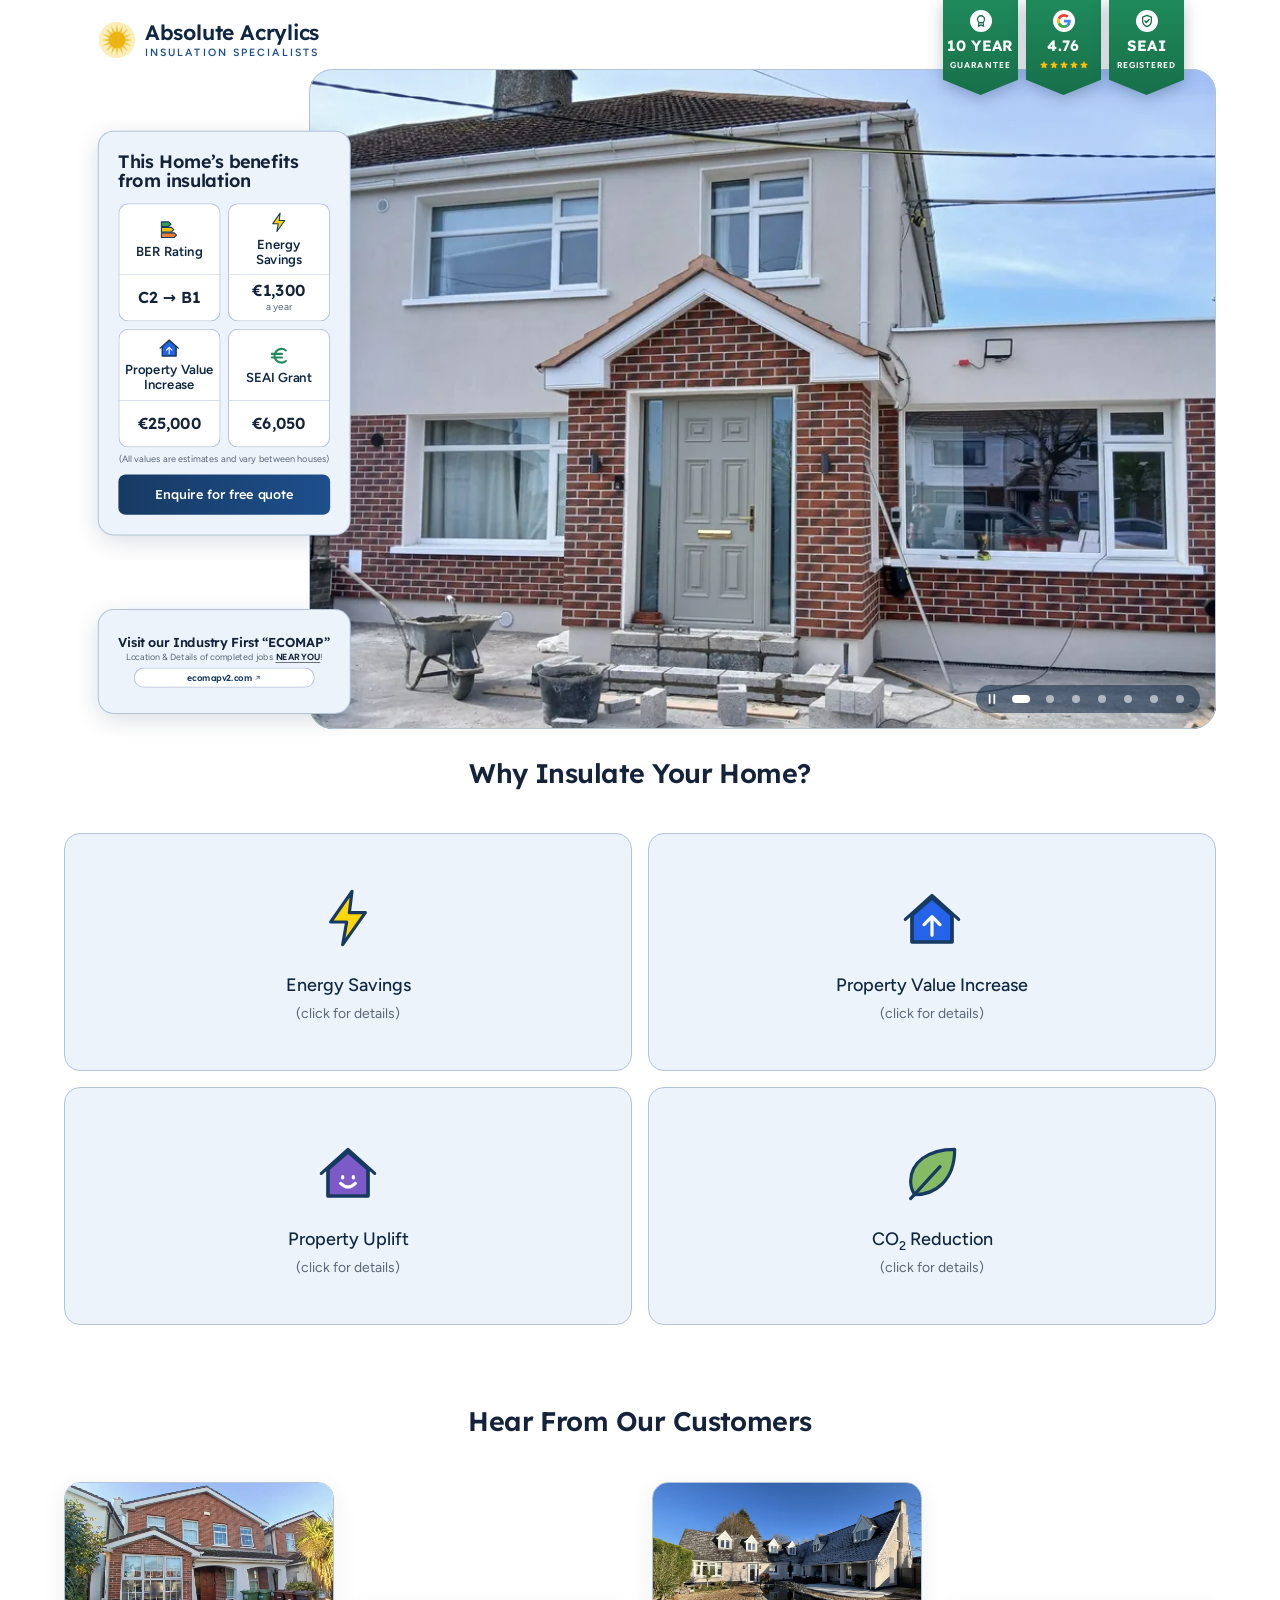
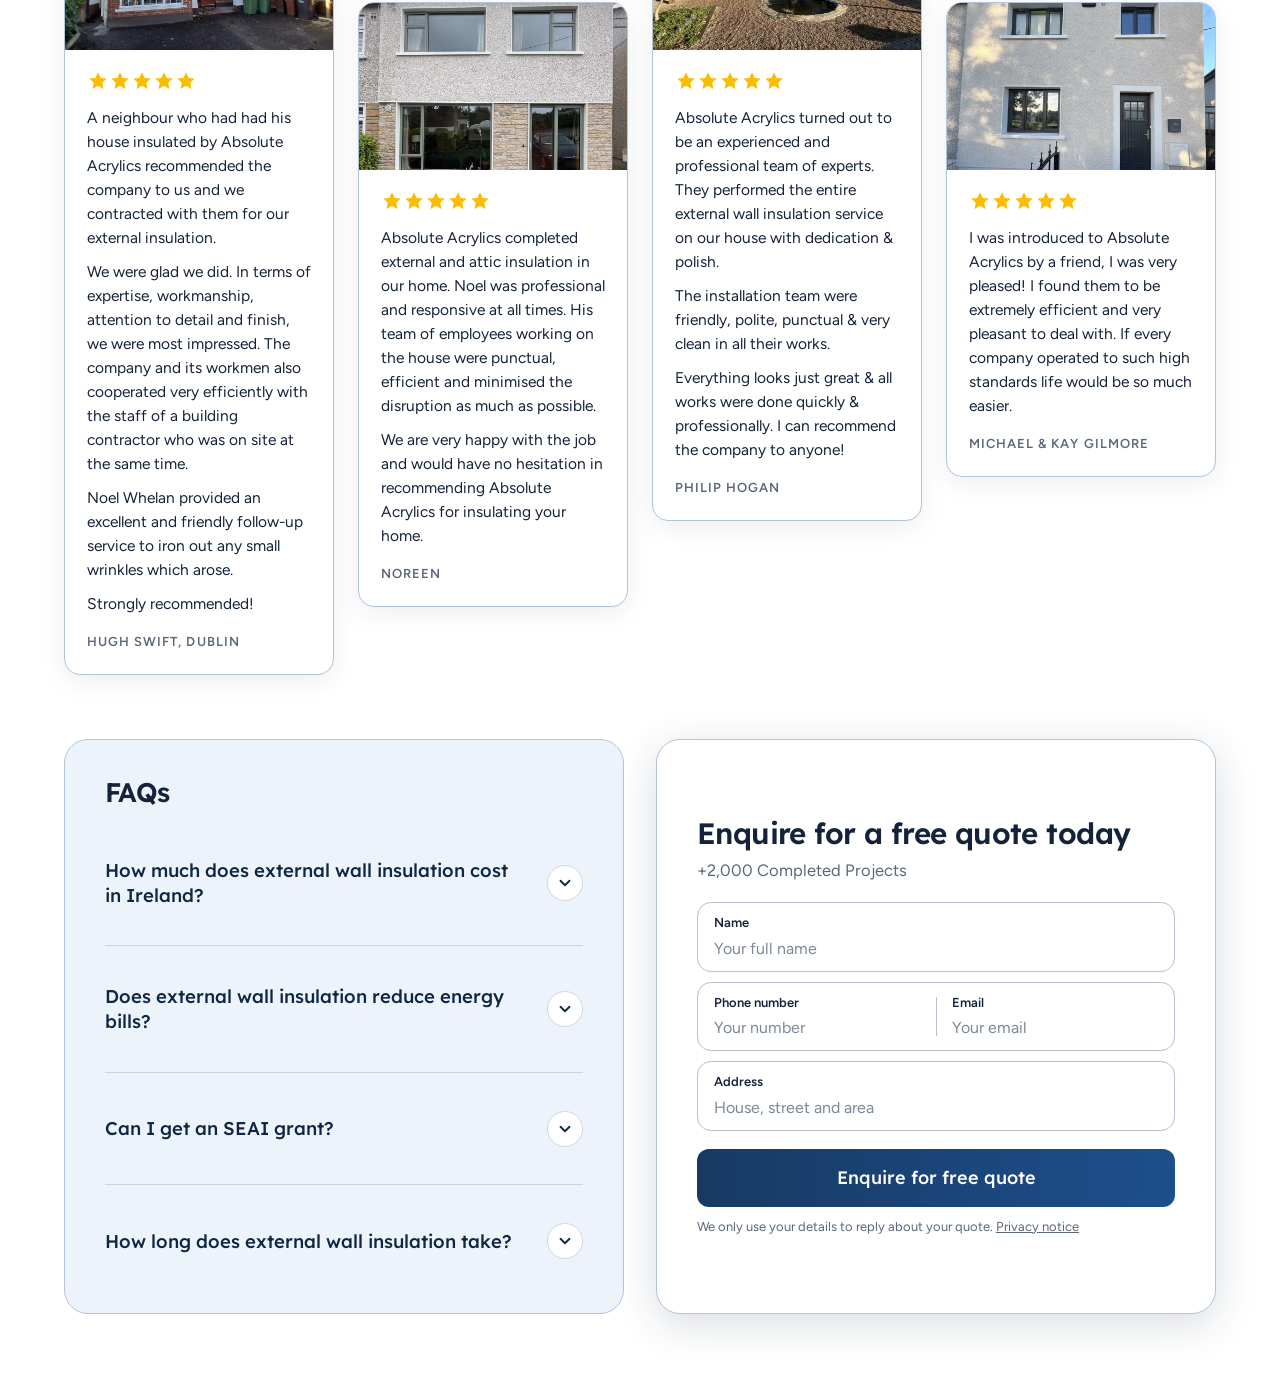
==== commit 56269b01: "Swap white and pale blue inside the two hero cards Both cards are now pale blue, and the four tiles " ====
--- a/index.html
+++ b/index.html
@@ -14,7 +14,7 @@
 <link rel="preconnect" href="https://fonts.googleapis.com">
 <link rel="preconnect" href="https://fonts.gstatic.com" crossorigin>
 <link rel="stylesheet" href="https://fonts.googleapis.com/css2?family=Lexend:wght@500;600;700&family=Figtree:wght@400;500;600;700&display=swap">
-<link rel="stylesheet" href="css/home.css">
+<link rel="stylesheet" href="css/home.css?v=20261017b">
 </head>
 <body>
 <a class="skip" href="#main">Skip to main content</a>
@@ -23,9 +23,9 @@
   <div class="wrap head-in">
     <a class="brand" href="#top" aria-label="Absolute Acrylics, home">
       <svg class="brand-mark" viewBox="0 0 48 48" aria-hidden="true">
-        <circle class="bm-glow" cx="24" cy="24" r="24"/>
-        <path class="bm-rays" d="M22.25 13 24 3 25.75 13zM26.59 13.17 32.04 4.6 29.83 14.51zM30.54 14.98 38.85 9.15 33.02 17.46zM33.49 18.17 43.4 15.96 34.83 21.41zM35 22.25 45 24 35 25.75zM34.83 26.59 43.4 32.04 33.49 29.83zM33.02 30.54 38.85 38.85 30.54 33.02zM29.83 33.49 32.04 43.4 26.59 34.83zM25.75 35 24 45 22.25 35zM21.41 34.83 15.96 43.4 18.17 33.49zM17.46 33.02 9.15 38.85 14.98 30.54zM14.51 29.83 4.6 32.04 13.17 26.59zM13 25.75 3 24 13 22.25zM13.17 21.41 4.6 15.96 14.51 18.17zM14.98 17.46 9.15 9.15 17.46 14.98zM18.17 14.51 15.96 4.6 21.41 13.17z"/>
-        <circle class="bm-sun" cx="24" cy="24" r="11.45"/>
+        <circle cx="24" cy="24" r="24" fill="#fcedbb"/>
+        <path fill="#f6c437" d="M22.25 13 24 3 25.75 13zM26.59 13.17 32.04 4.6 29.83 14.51zM30.54 14.98 38.85 9.15 33.02 17.46zM33.49 18.17 43.4 15.96 34.83 21.41zM35 22.25 45 24 35 25.75zM34.83 26.59 43.4 32.04 33.49 29.83zM33.02 30.54 38.85 38.85 30.54 33.02zM29.83 33.49 32.04 43.4 26.59 34.83zM25.75 35 24 45 22.25 35zM21.41 34.83 15.96 43.4 18.17 33.49zM17.46 33.02 9.15 38.85 14.98 30.54zM14.51 29.83 4.6 32.04 13.17 26.59zM13 25.75 3 24 13 22.25zM13.17 21.41 4.6 15.96 14.51 18.17zM14.98 17.46 9.15 9.15 17.46 14.98zM18.17 14.51 15.96 4.6 21.41 13.17z"/>
+        <circle cx="24" cy="24" r="11.45" fill="#edb313"/>
       </svg>
       <span class="brand-text"><b>Absolute Acrylics</b><small>Insulation Specialists</small></span>
     </a>
@@ -335,6 +335,6 @@
   </dialog>
 </main>
 
-<script src="js/home.js"></script>
+<script src="js/home.js?v=20261017b"></script>
 </body>
 </html>
--- a/css/home.css
+++ b/css/home.css
@@ -49,9 +49,6 @@
   margin-left: calc(var(--card-x) + var(--card-w) * .085);
 }
 .brand-mark { flex: none; width: 36px; height: 36px; }
-.bm-glow { fill: #fcedbb; }
-.bm-rays { fill: #f6c437; }
-.bm-sun { fill: #edb313; }
 .brand-text { display: flex; flex-direction: column; line-height: 1.1; }
 .brand-text b { font-family: var(--display); font-weight: 600; font-size: 21px; letter-spacing: -0.01em; }
 .brand-text small { font-size: 10.5px; letter-spacing: 0.2em; text-transform: uppercase; color: var(--blue); margin-top: 3px; font-weight: 600; }
@@ -191,7 +188,7 @@
      pixels before the scale, which left them fainter than the others */
   --ring: calc(1px / var(--s));
 }
-.card, .eco-card { background: var(--white); border-radius: 24px; box-shadow: 0 0 0 var(--ring) var(--outline), 0 10px 40px rgba(15, 39, 66, .16); }
+.card, .eco-card { background: var(--pale); border-radius: 24px; box-shadow: 0 0 0 var(--ring) var(--outline), 0 10px 40px rgba(15, 39, 66, .16); }
 .card {
   padding: 32px;
   /* Its middle sits 10% of the photo's height above the photo's middle where
@@ -214,7 +211,7 @@
 .eco-card p { margin: 0; font-size: 4.05cqi; line-height: 1.3; color: var(--muted); white-space: nowrap; }
 .eco-card strong { font-weight: 700; color: var(--ink); }
 .eco-card u { text-underline-offset: 3px; }
-.eco-card a { display: inline-flex; align-items: center; justify-content: center; gap: .22em; width: 82%; height: 9.12cqi; margin-top: 3px; padding: 0; border-radius: 999px; background: var(--pale); box-shadow: inset 0 0 0 var(--ring) var(--outline); font-family: var(--display); font-size: 3.95cqi; line-height: 1.15; font-weight: 600; letter-spacing: -0.01em; color: var(--navy-2); text-decoration: none; }
+.eco-card a { display: inline-flex; align-items: center; justify-content: center; gap: .22em; width: 82%; height: 9.12cqi; margin-top: 3px; padding: 0; border-radius: 999px; background: var(--white); box-shadow: inset 0 0 0 var(--ring) var(--outline); font-family: var(--display); font-size: 3.95cqi; line-height: 1.15; font-weight: 600; letter-spacing: -0.01em; color: var(--navy-2); text-decoration: none; }
 .eco-card a svg { width: .8em; height: .8em; fill: none; stroke: currentColor; stroke-width: 2.4; stroke-linecap: round; stroke-linejoin: round; }
 /* The whole card opens the map */
 .eco-card a::after { content: ""; position: absolute; inset: 0; border-radius: inherit; }
@@ -250,7 +247,7 @@
 .hero-tiles { container-type: inline-size; list-style: none; margin: 20px 0 0; padding: 0; display: grid; grid-template-columns: 1fr 1fr; grid-auto-rows: auto minmax(72px, auto); gap: 12px; }
 /* Each tile has a heading (icon and title) over the figure for the house in the
    photo. Tiles share their rows, so the headings line up even when one wraps. */
-.hero-tiles li { grid-row: span 2; display: grid; grid-template-rows: auto 1fr; grid-template-rows: subgrid; row-gap: 0; background: var(--pale); border-radius: 16px; box-shadow: inset 0 0 0 var(--ring) var(--outline); text-align: center; color: var(--navy); }
+.hero-tiles li { grid-row: span 2; display: grid; grid-template-rows: auto 1fr; grid-template-rows: subgrid; row-gap: 0; background: var(--white); border-radius: 16px; box-shadow: inset 0 0 0 var(--ring) var(--outline); text-align: center; color: var(--navy); }
 /* Headings as big as fits each on one line beside its icon ("Property Value
    Increase" takes two), scaling with the tiles' width, with the padding
    trimmed so the card stays the same height */
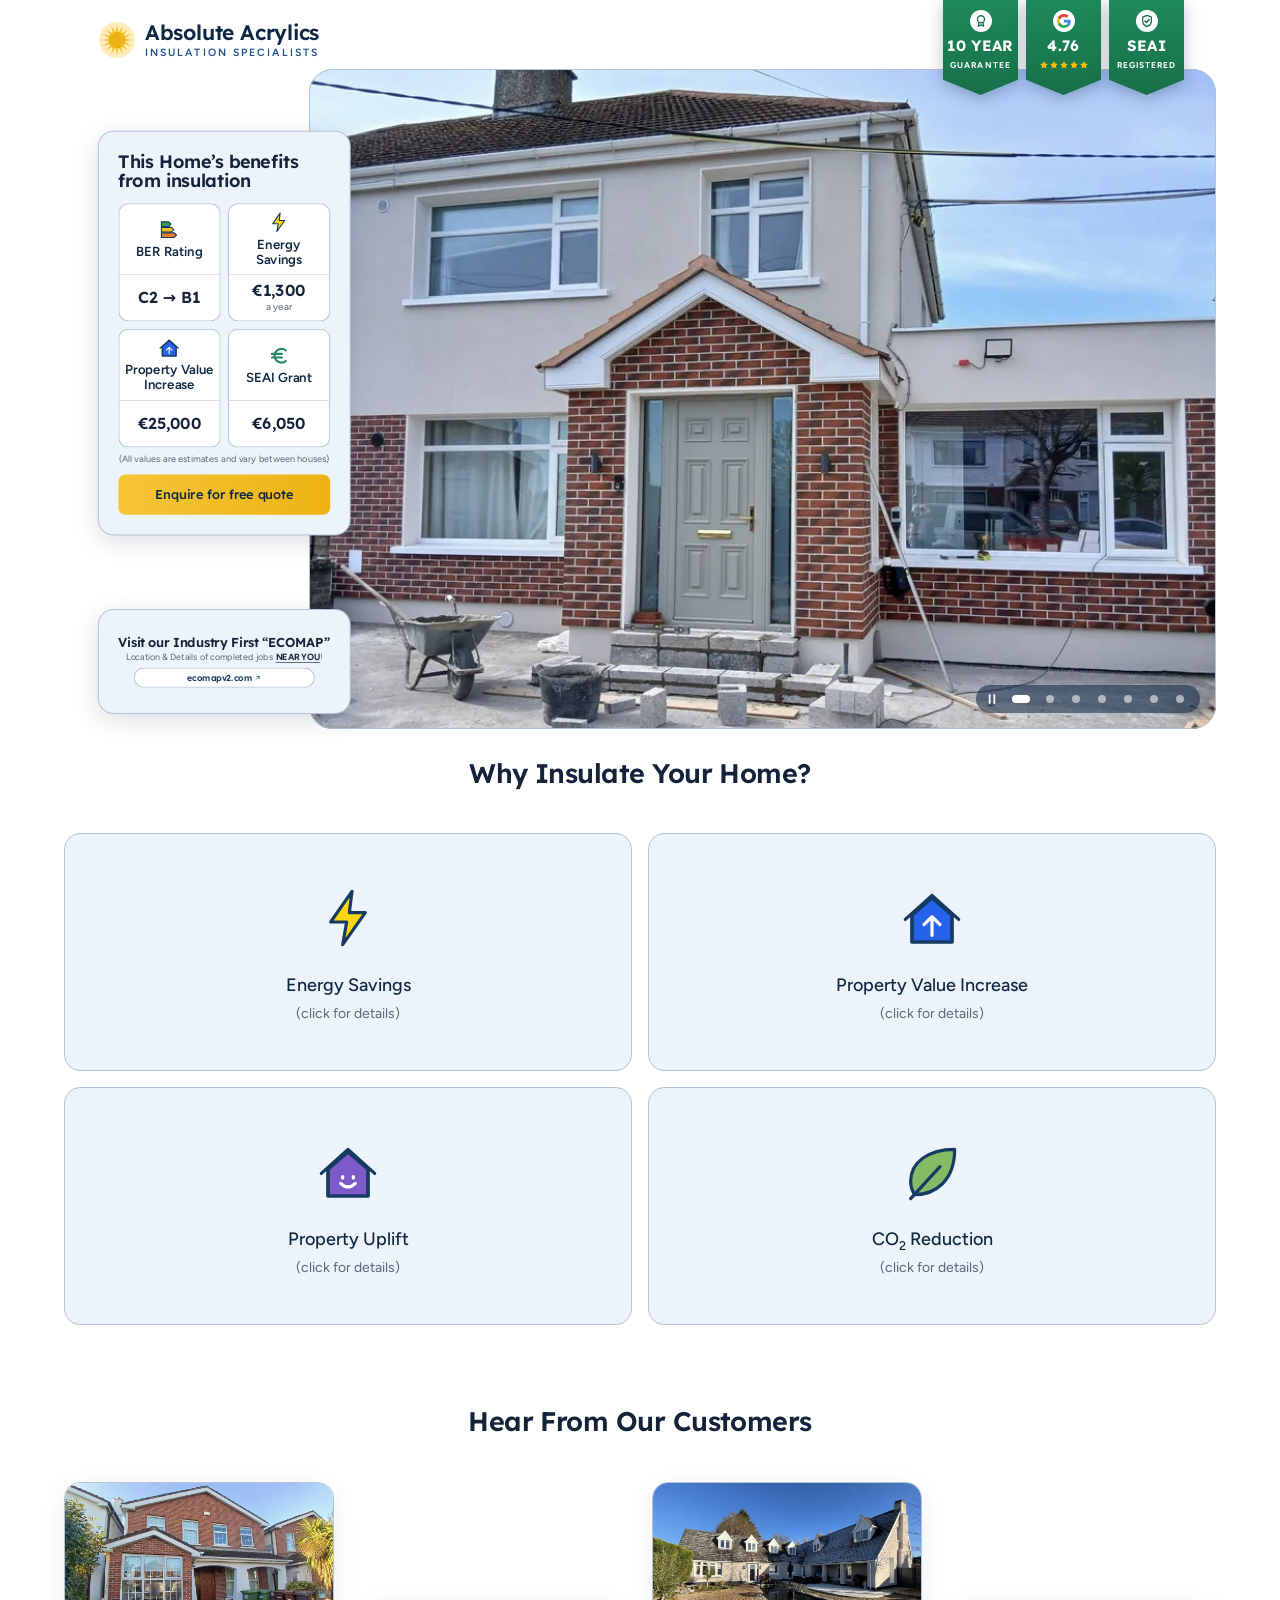
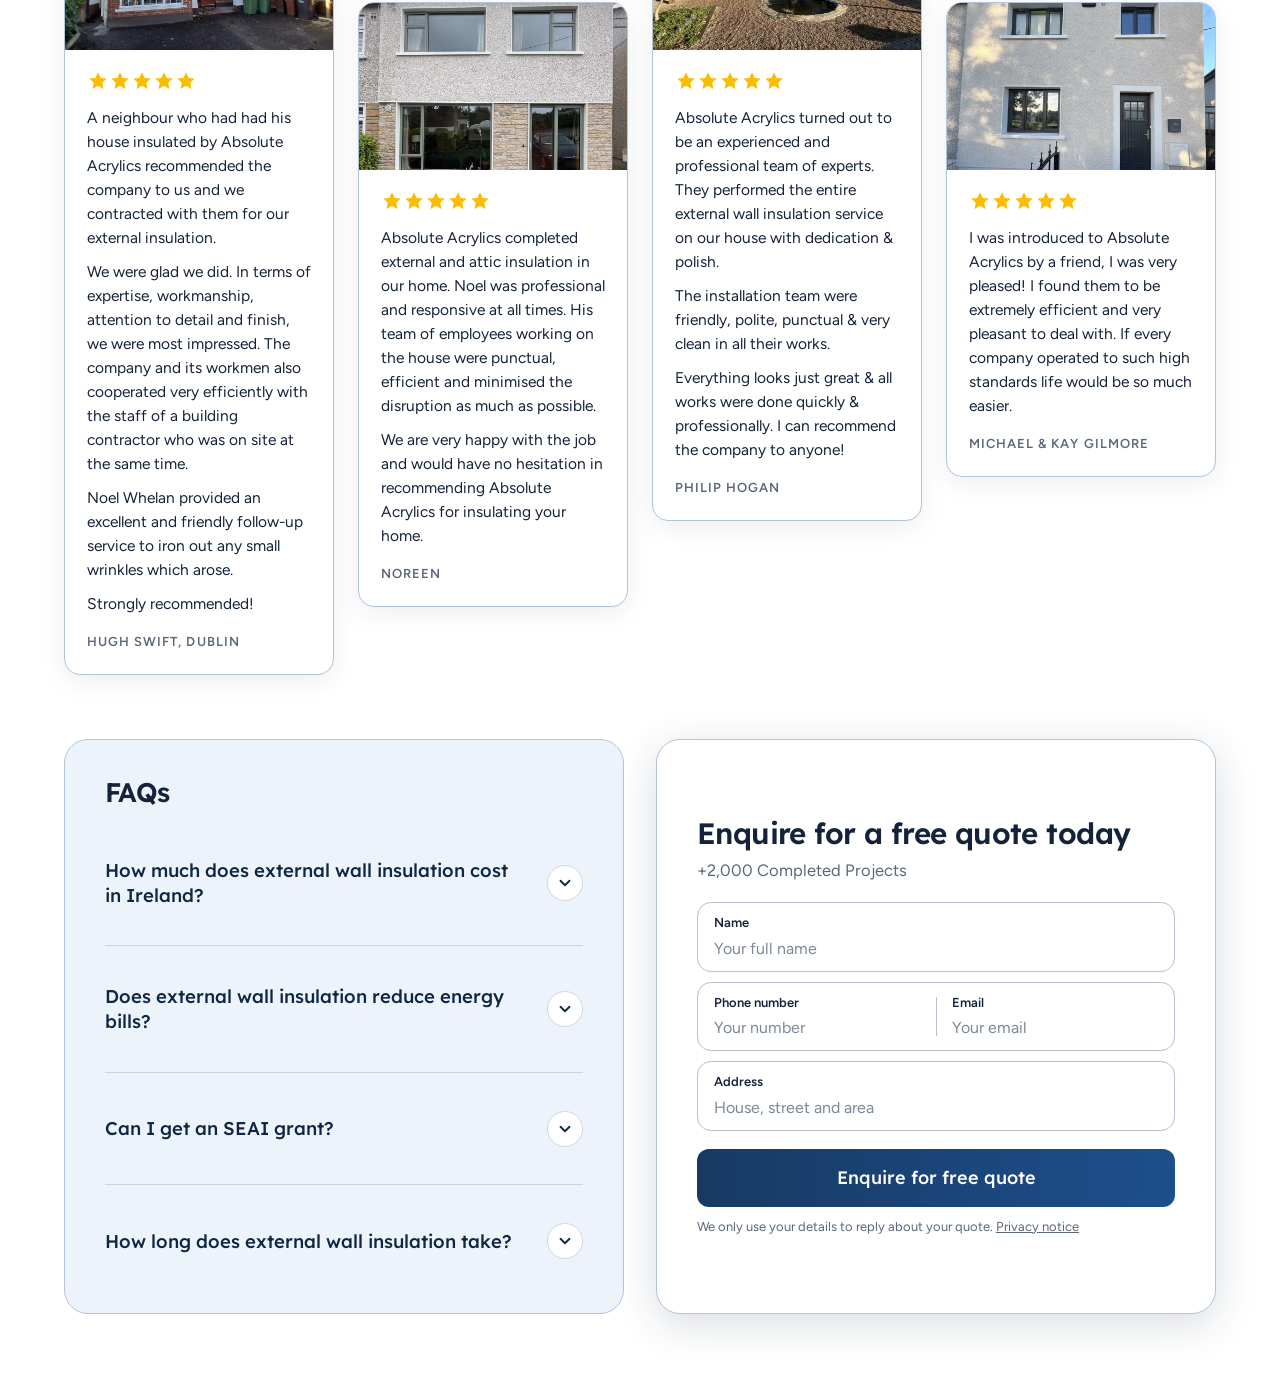
==== commit b2c6961d: "Colour the card's quote button in the sun logo's gold The "Enquire for free quote" button in the her" ====
--- a/index.html
+++ b/index.html
@@ -14,7 +14,7 @@
 <link rel="preconnect" href="https://fonts.googleapis.com">
 <link rel="preconnect" href="https://fonts.gstatic.com" crossorigin>
 <link rel="stylesheet" href="https://fonts.googleapis.com/css2?family=Lexend:wght@500;600;700&family=Figtree:wght@400;500;600;700&display=swap">
-<link rel="stylesheet" href="css/home.css?v=20261017b">
+<link rel="stylesheet" href="css/home.css?v=20261017c">
 </head>
 <body>
 <a class="skip" href="#main">Skip to main content</a>
@@ -335,6 +335,6 @@
   </dialog>
 </main>
 
-<script src="js/home.js?v=20261017b"></script>
+<script src="js/home.js?v=20261017c"></script>
 </body>
 </html>
--- a/css/home.css
+++ b/css/home.css
@@ -292,6 +292,9 @@
 /* Button under the tiles, as wide as the two tiles together; it jumps to the
    quote form beside the FAQs. Bigger type, as the card is drawn smaller. */
 .hero-cta { display: grid; place-items: center; margin-top: 14px; min-height: 66px; font-size: 21px; text-decoration: none; }
+/* In the sun logo's golds, with navy text (white on gold would be too faint to read) */
+.hero-cta { background: linear-gradient(90deg, #f6c437, #edb313); color: var(--navy); }
+.hero-cta:hover { background: linear-gradient(90deg, #edb313, #dba30d); }
 /* The figure for the house in the photo; it fades out and back in as the photo changes */
 .ht-body { display: flex; flex-direction: column; align-items: center; justify-content: center; gap: 4px; padding: 10px; }
 .ht-val { font-family: var(--display); font-weight: 600; font-size: 26px; line-height: 1.1; color: var(--ink); transition: opacity .3s ease; }
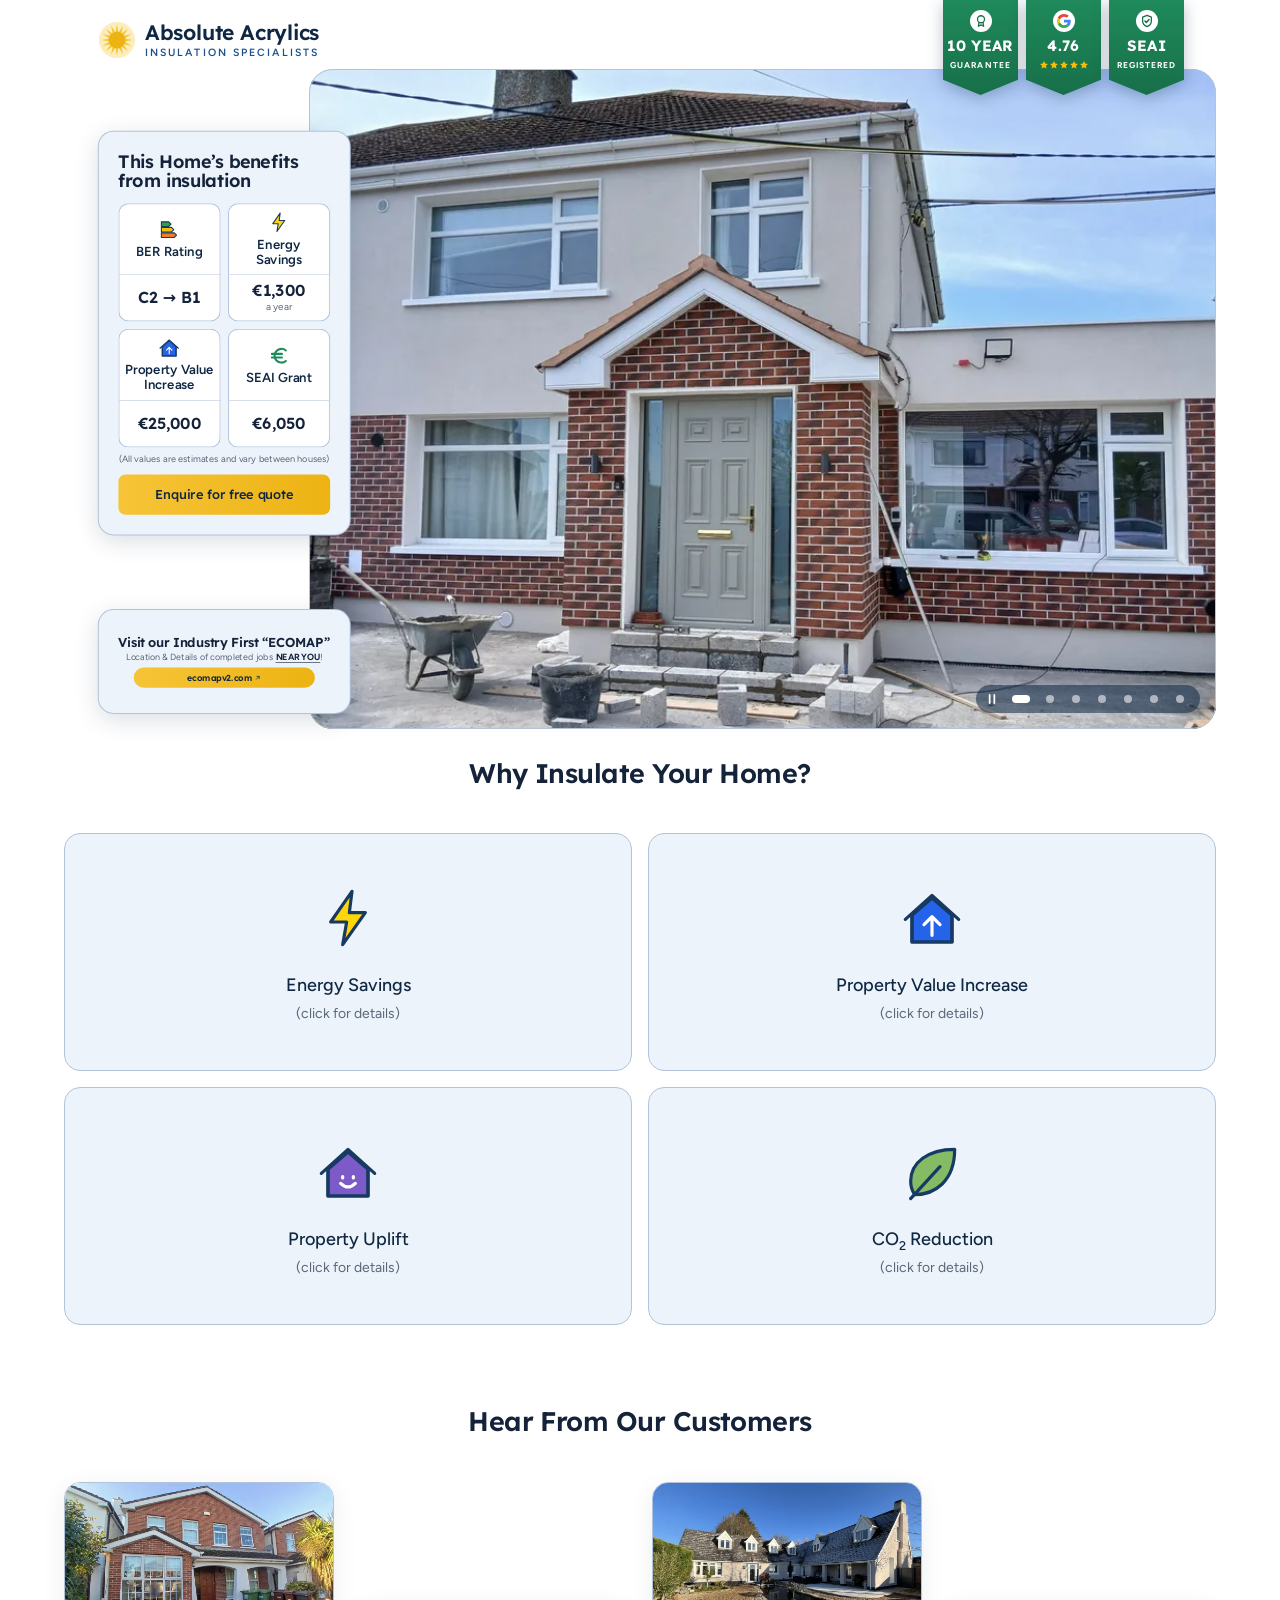
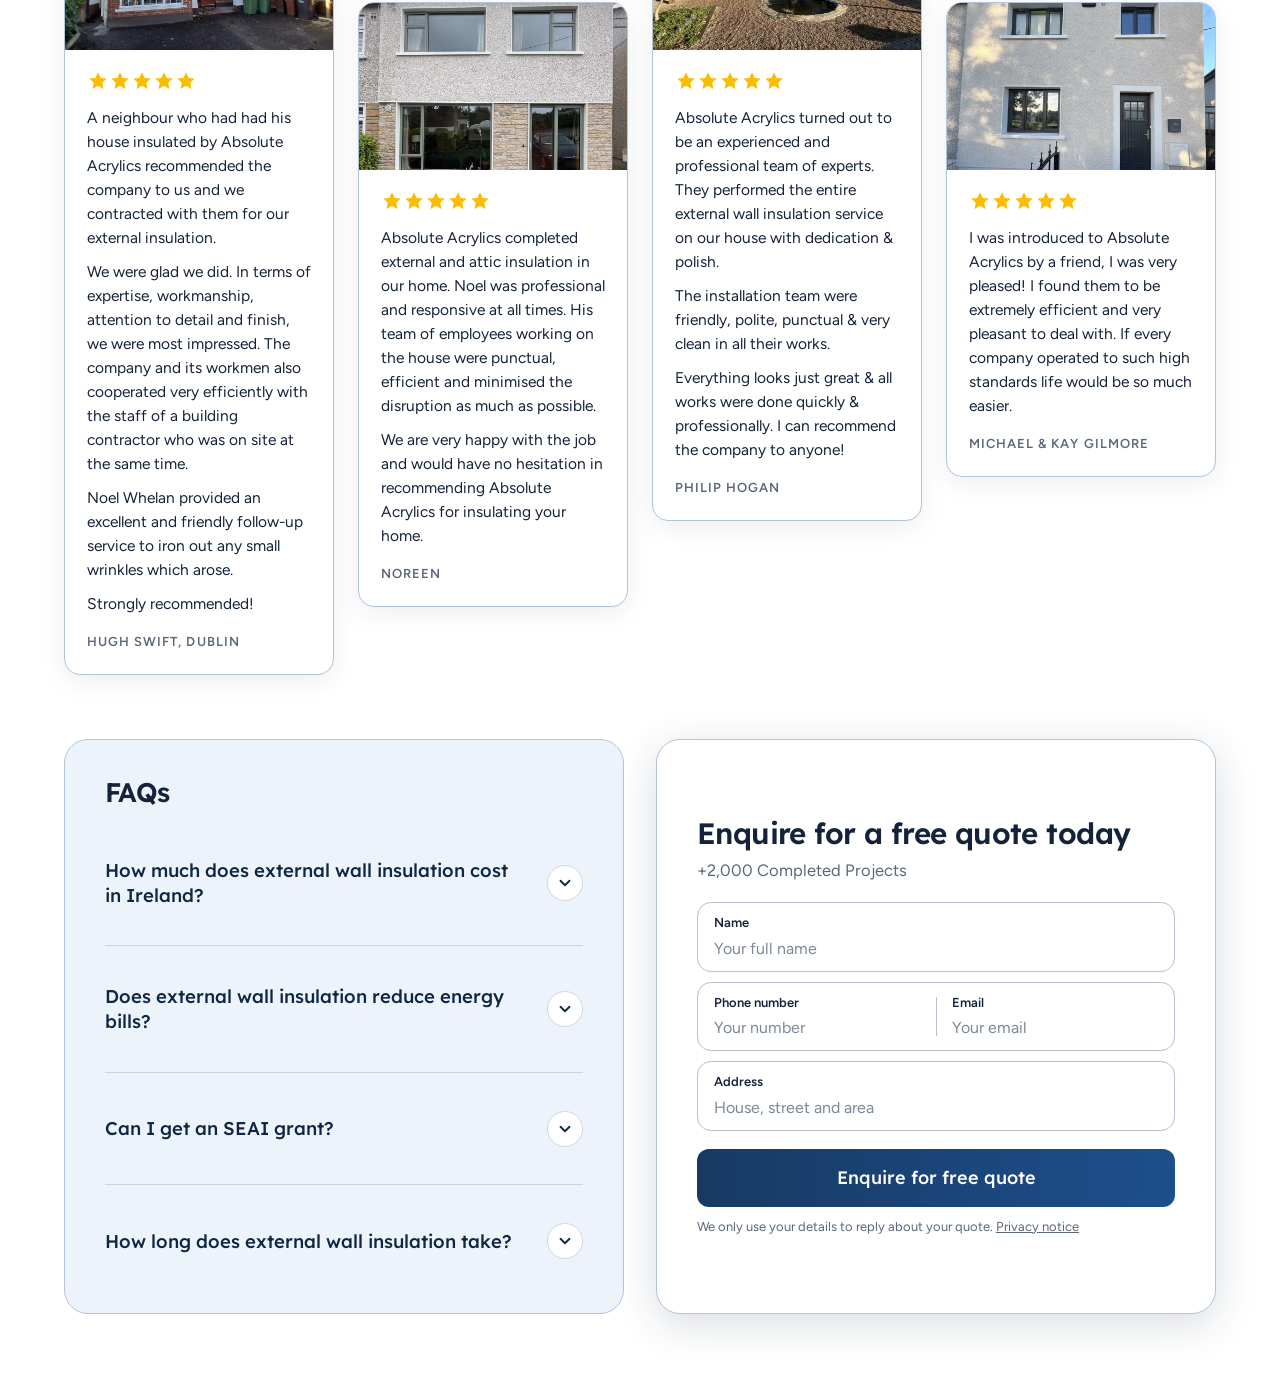
==== commit 51b36be0: "Colour the ECOMAP link pill gold like the quote button The ecomapv2.com pill now uses the same golds" ====
--- a/index.html
+++ b/index.html
@@ -6,6 +6,10 @@
 <title>Absolute Acrylics | External Wall Insulation Dublin</title>
 <meta name="description" content="External wall insulation for Dublin homes. SEAI registered, 10-year guarantee, and we apply for your SEAI grant for you. Call 086 365 4911.">
 <meta name="theme-color" content="#0f2742">
+<link rel="icon" href="favicon.ico" sizes="32x32">
+<link rel="icon" href="assets/icons/favicon.svg" type="image/svg+xml">
+<link rel="apple-touch-icon" href="apple-touch-icon.png">
+<link rel="manifest" href="site.webmanifest">
 <meta property="og:title" content="Absolute Acrylics | External Wall Insulation Dublin">
 <meta property="og:description" content="SEAI registered external wall insulation. 10-year guarantee. We apply for your SEAI grant for you.">
 <meta property="og:image" content="assets/images/og-finished-home.jpg">
@@ -14,7 +18,7 @@
 <link rel="preconnect" href="https://fonts.googleapis.com">
 <link rel="preconnect" href="https://fonts.gstatic.com" crossorigin>
 <link rel="stylesheet" href="https://fonts.googleapis.com/css2?family=Lexend:wght@500;600;700&family=Figtree:wght@400;500;600;700&display=swap">
-<link rel="stylesheet" href="css/home.css?v=20261017c">
+<link rel="stylesheet" href="css/home.css?v=20261017d">
 </head>
 <body>
 <a class="skip" href="#main">Skip to main content</a>
@@ -335,6 +339,6 @@
   </dialog>
 </main>
 
-<script src="js/home.js?v=20261017c"></script>
+<script src="js/home.js?v=20261017d"></script>
 </body>
 </html>
--- a/css/home.css
+++ b/css/home.css
@@ -211,11 +211,12 @@
 .eco-card p { margin: 0; font-size: 4.05cqi; line-height: 1.3; color: var(--muted); white-space: nowrap; }
 .eco-card strong { font-weight: 700; color: var(--ink); }
 .eco-card u { text-underline-offset: 3px; }
-.eco-card a { display: inline-flex; align-items: center; justify-content: center; gap: .22em; width: 82%; height: 9.12cqi; margin-top: 3px; padding: 0; border-radius: 999px; background: var(--white); box-shadow: inset 0 0 0 var(--ring) var(--outline); font-family: var(--display); font-size: 3.95cqi; line-height: 1.15; font-weight: 600; letter-spacing: -0.01em; color: var(--navy-2); text-decoration: none; }
+.eco-card a { display: inline-flex; align-items: center; justify-content: center; gap: .22em; width: 82%; height: 9.12cqi; margin-top: 3px; padding: 0; border-radius: 999px; background: linear-gradient(90deg, #f6c437, #edb313); font-family: var(--display); font-size: 3.95cqi; line-height: 1.15; font-weight: 600; letter-spacing: -0.01em; color: var(--navy); text-decoration: none; }
 .eco-card a svg { width: .8em; height: .8em; fill: none; stroke: currentColor; stroke-width: 2.4; stroke-linecap: round; stroke-linejoin: round; }
 /* The whole card opens the map */
 .eco-card a::after { content: ""; position: absolute; inset: 0; border-radius: inherit; }
-.eco-card:hover a { color: var(--navy); background: #e1ebf7; }
+/* Same golds as the quote button above it */
+.eco-card:hover a { background: linear-gradient(90deg, #edb313, #dba30d); }
 .card h1, .quote2 h2 { margin: 0; font-family: var(--display); font-weight: 600; font-size: clamp(28px, 2.3vw, 36px); line-height: 1.1; letter-spacing: -0.02em; color: var(--ink); text-wrap: balance; }
 .card-sub { margin: 10px 0 20px; font-size: 16.5px; line-height: 1.4; color: var(--muted); text-wrap: pretty; }
 
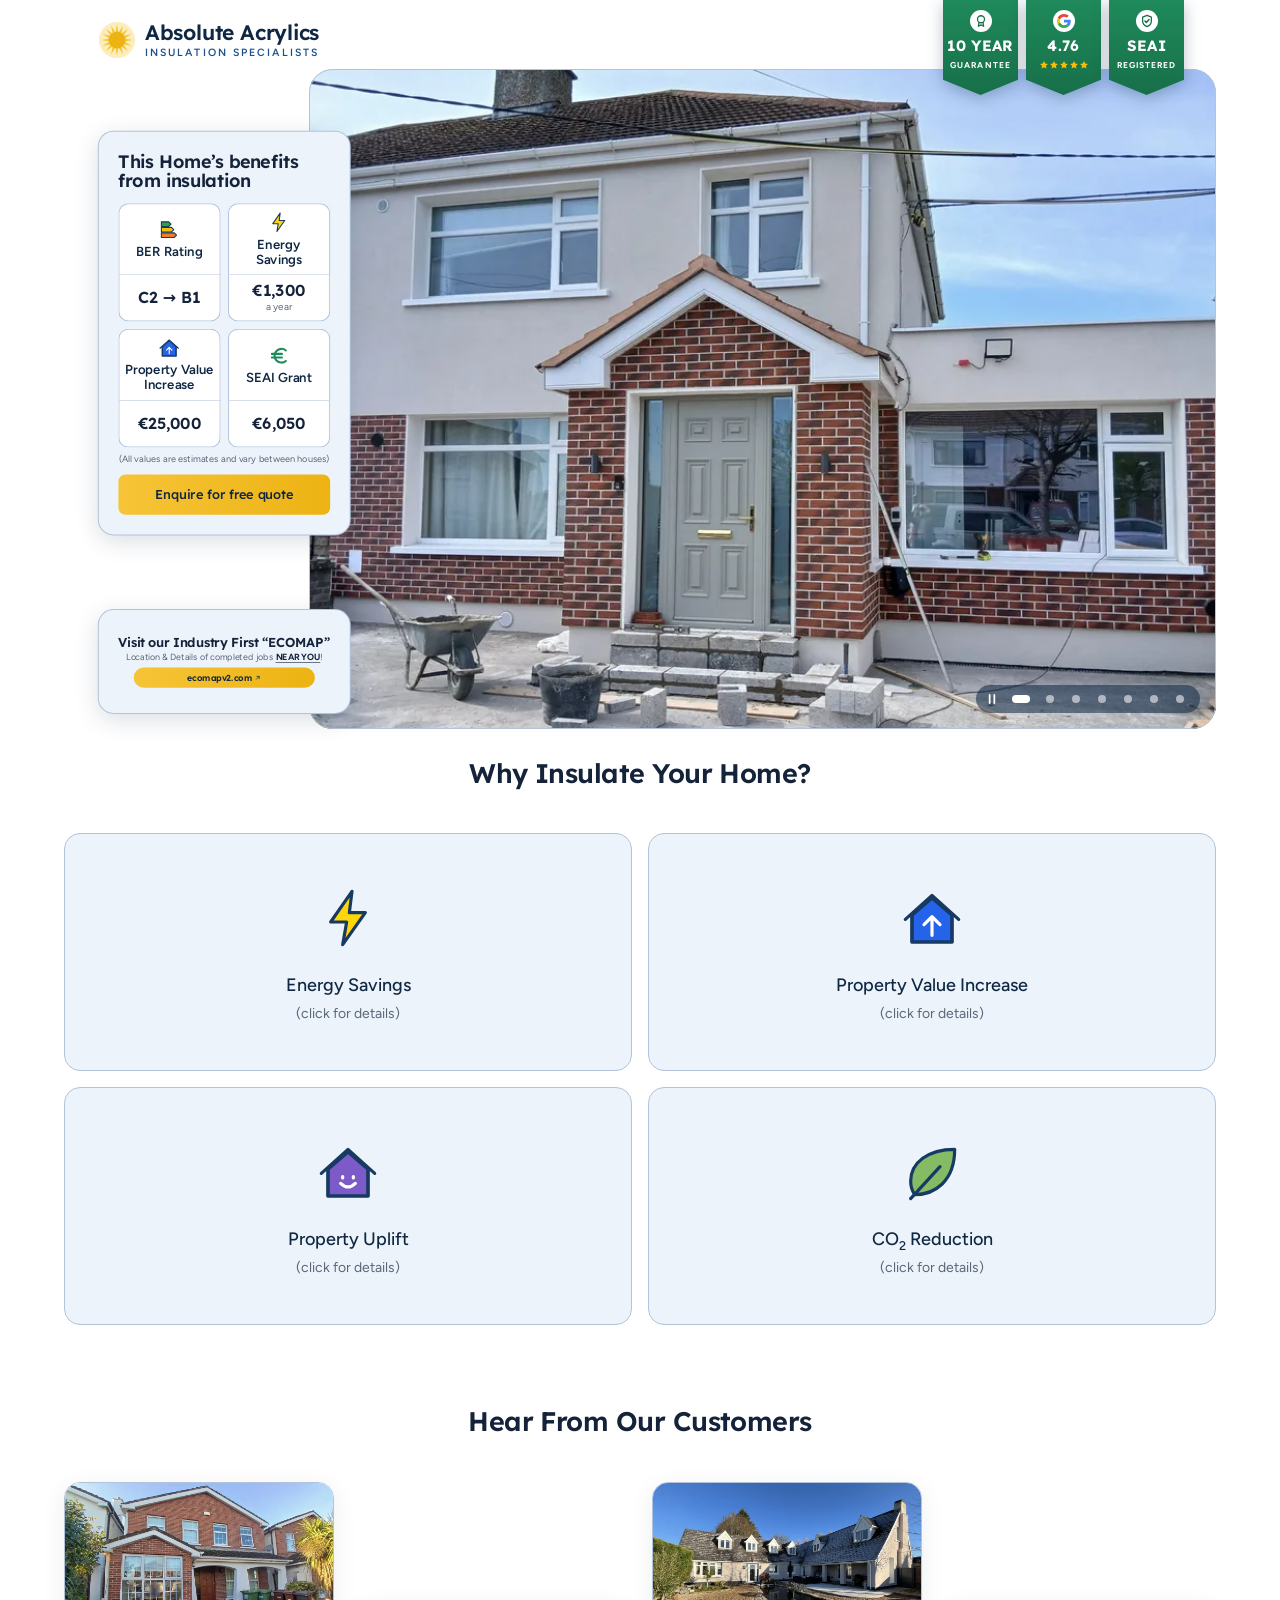
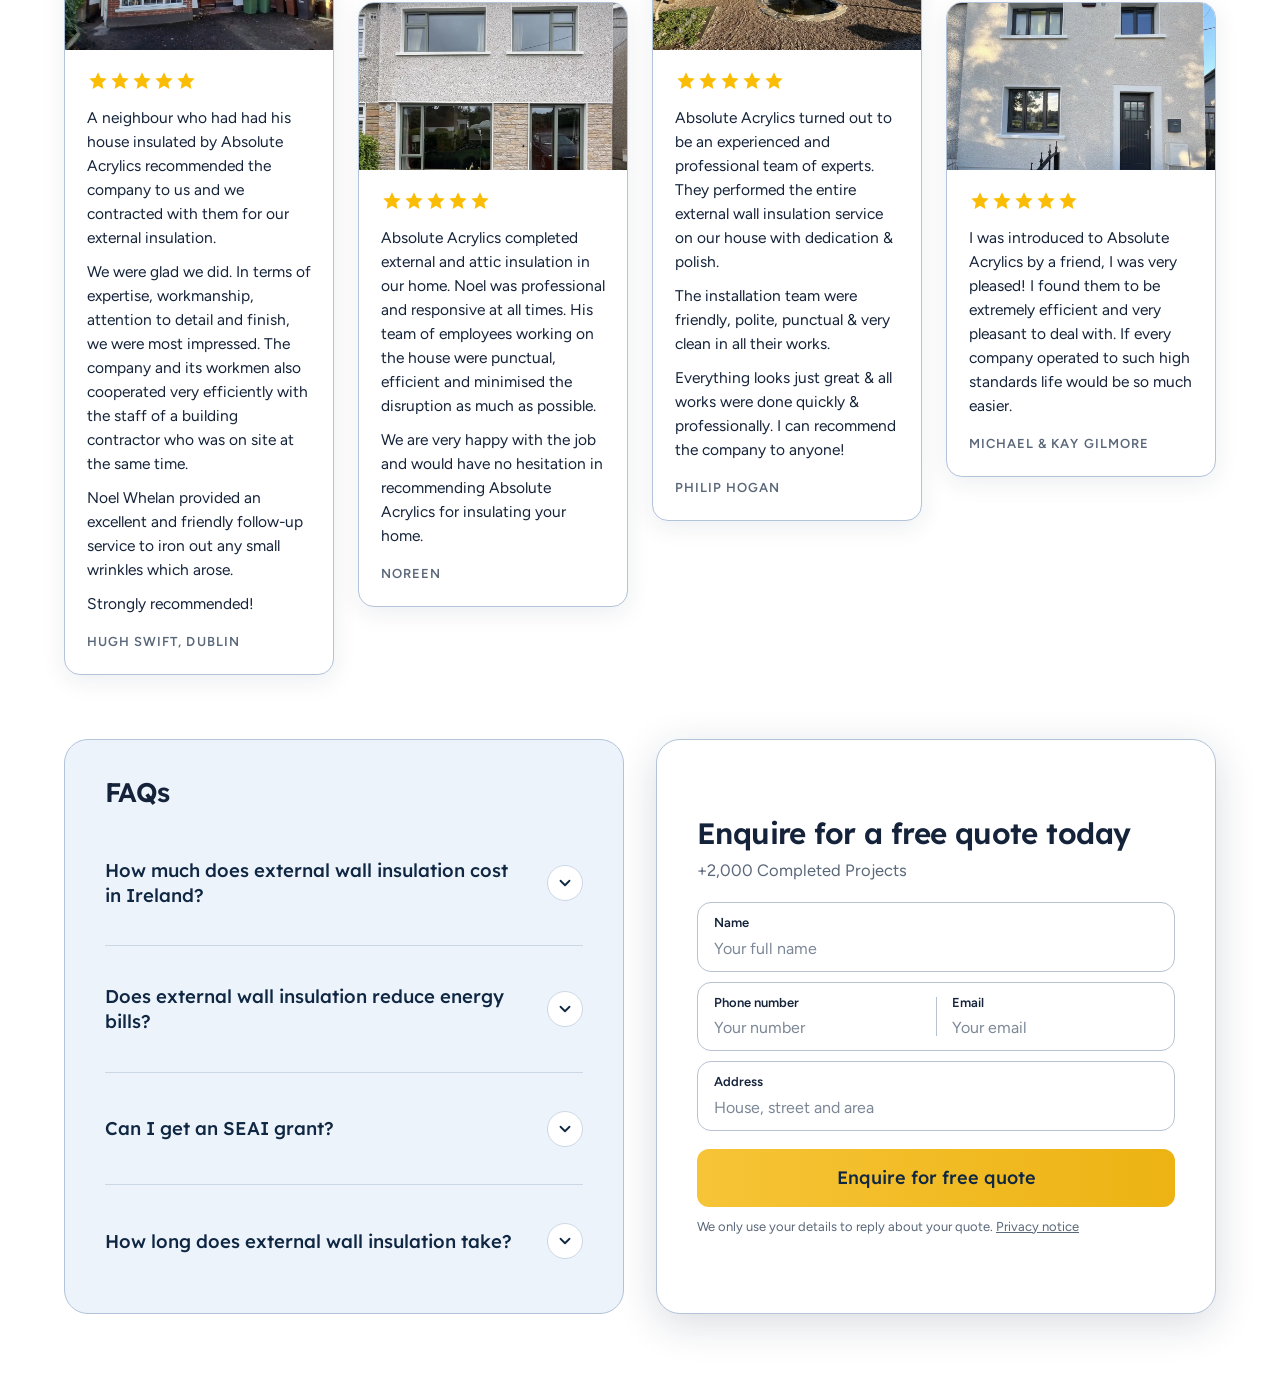
==== commit 212e5876: "Colour the quote form's button in the sun gold too The quote form's "Enquire for free quote" button " ====
--- a/index.html
+++ b/index.html
@@ -18,7 +18,7 @@
 <link rel="preconnect" href="https://fonts.googleapis.com">
 <link rel="preconnect" href="https://fonts.gstatic.com" crossorigin>
 <link rel="stylesheet" href="https://fonts.googleapis.com/css2?family=Lexend:wght@500;600;700&family=Figtree:wght@400;500;600;700&display=swap">
-<link rel="stylesheet" href="css/home.css?v=20261017d">
+<link rel="stylesheet" href="css/home.css?v=20261017e">
 </head>
 <body>
 <a class="skip" href="#main">Skip to main content</a>
@@ -339,6 +339,6 @@
   </dialog>
 </main>
 
-<script src="js/home.js?v=20261017d"></script>
+<script src="js/home.js?v=20261017e"></script>
 </body>
 </html>
--- a/css/home.css
+++ b/css/home.css
@@ -293,9 +293,10 @@
 /* Button under the tiles, as wide as the two tiles together; it jumps to the
    quote form beside the FAQs. Bigger type, as the card is drawn smaller. */
 .hero-cta { display: grid; place-items: center; margin-top: 14px; min-height: 66px; font-size: 21px; text-decoration: none; }
-/* In the sun logo's golds, with navy text (white on gold would be too faint to read) */
-.hero-cta { background: linear-gradient(90deg, #f6c437, #edb313); color: var(--navy); }
-.hero-cta:hover { background: linear-gradient(90deg, #edb313, #dba30d); }
+/* The two "Enquire for free quote" buttons (in the card and on the quote form) are
+   in the sun logo's golds, with navy text (white on gold would be too faint to read) */
+:is(.hero-cta, .lead-form .cta) { background: linear-gradient(90deg, #f6c437, #edb313); color: var(--navy); }
+:is(.hero-cta, .lead-form .cta):hover { background: linear-gradient(90deg, #edb313, #dba30d); }
 /* The figure for the house in the photo; it fades out and back in as the photo changes */
 .ht-body { display: flex; flex-direction: column; align-items: center; justify-content: center; gap: 4px; padding: 10px; }
 .ht-val { font-family: var(--display); font-weight: 600; font-size: 26px; line-height: 1.1; color: var(--ink); transition: opacity .3s ease; }
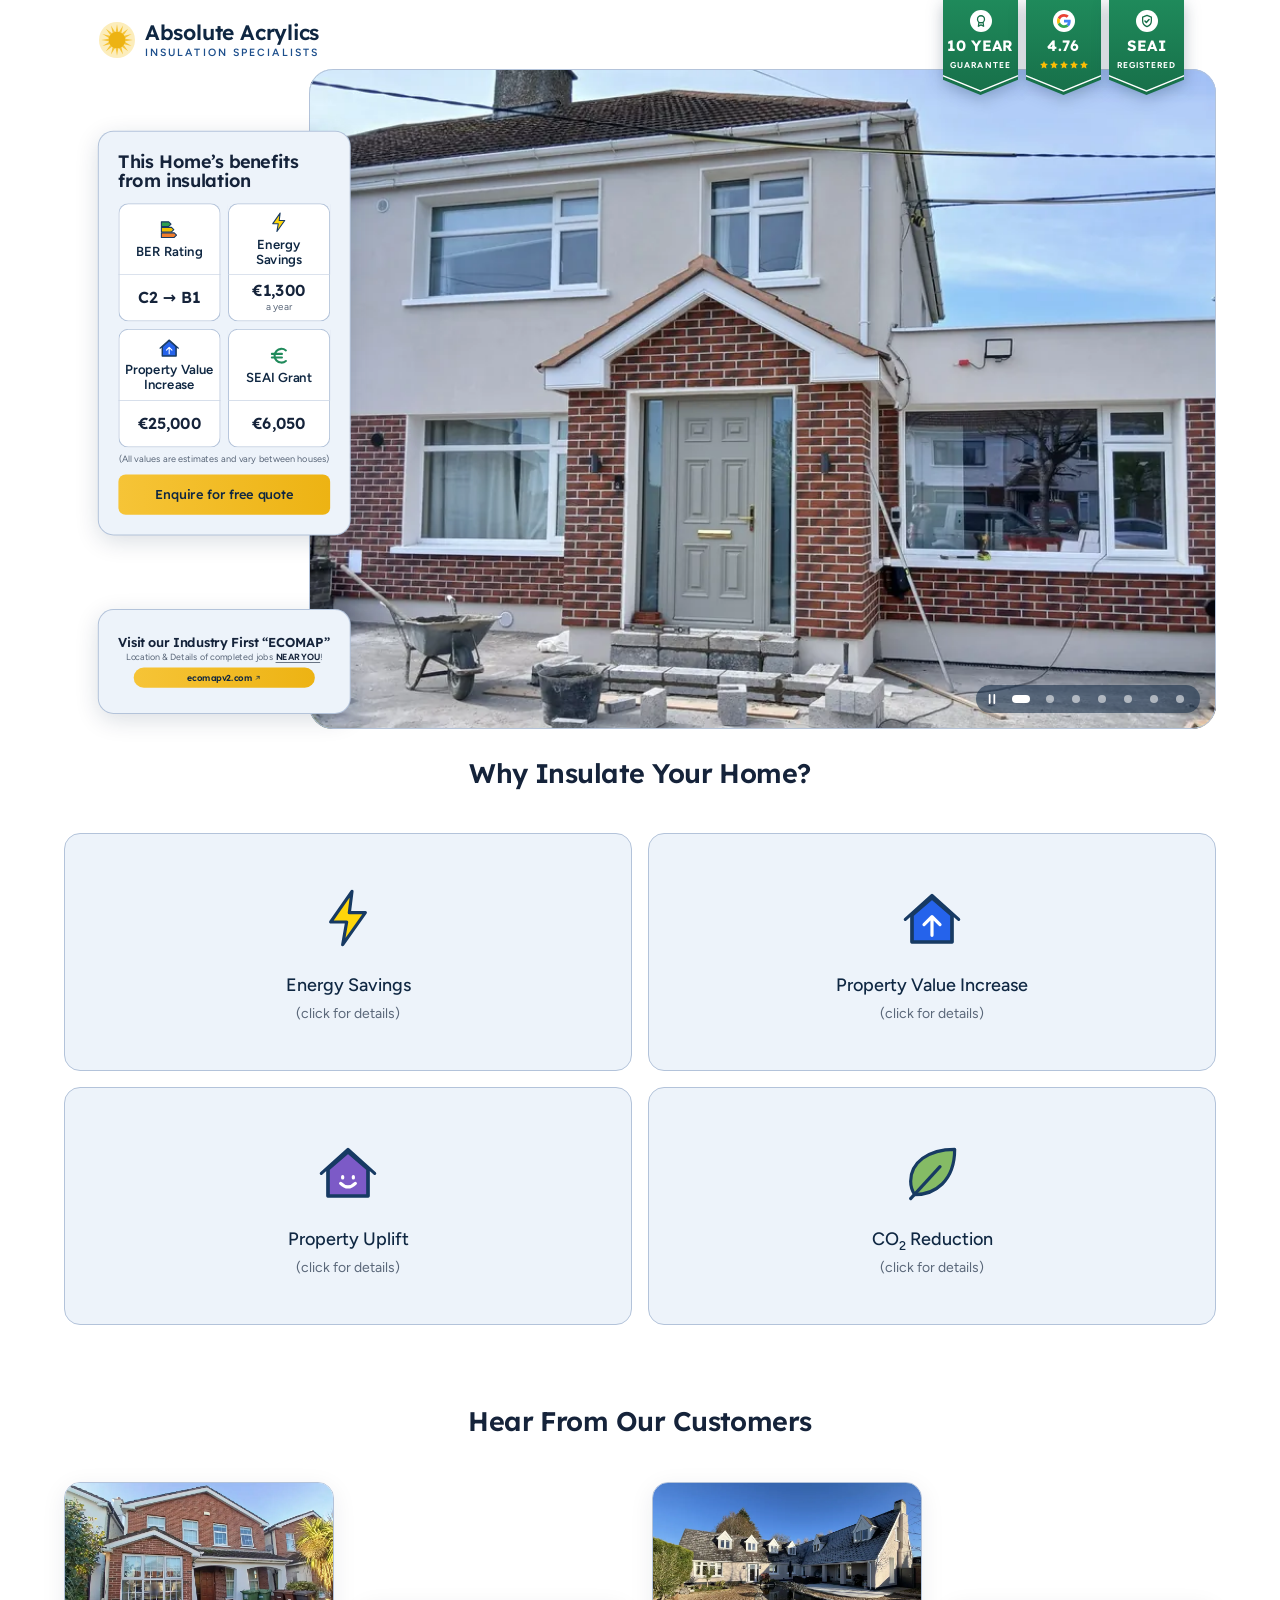
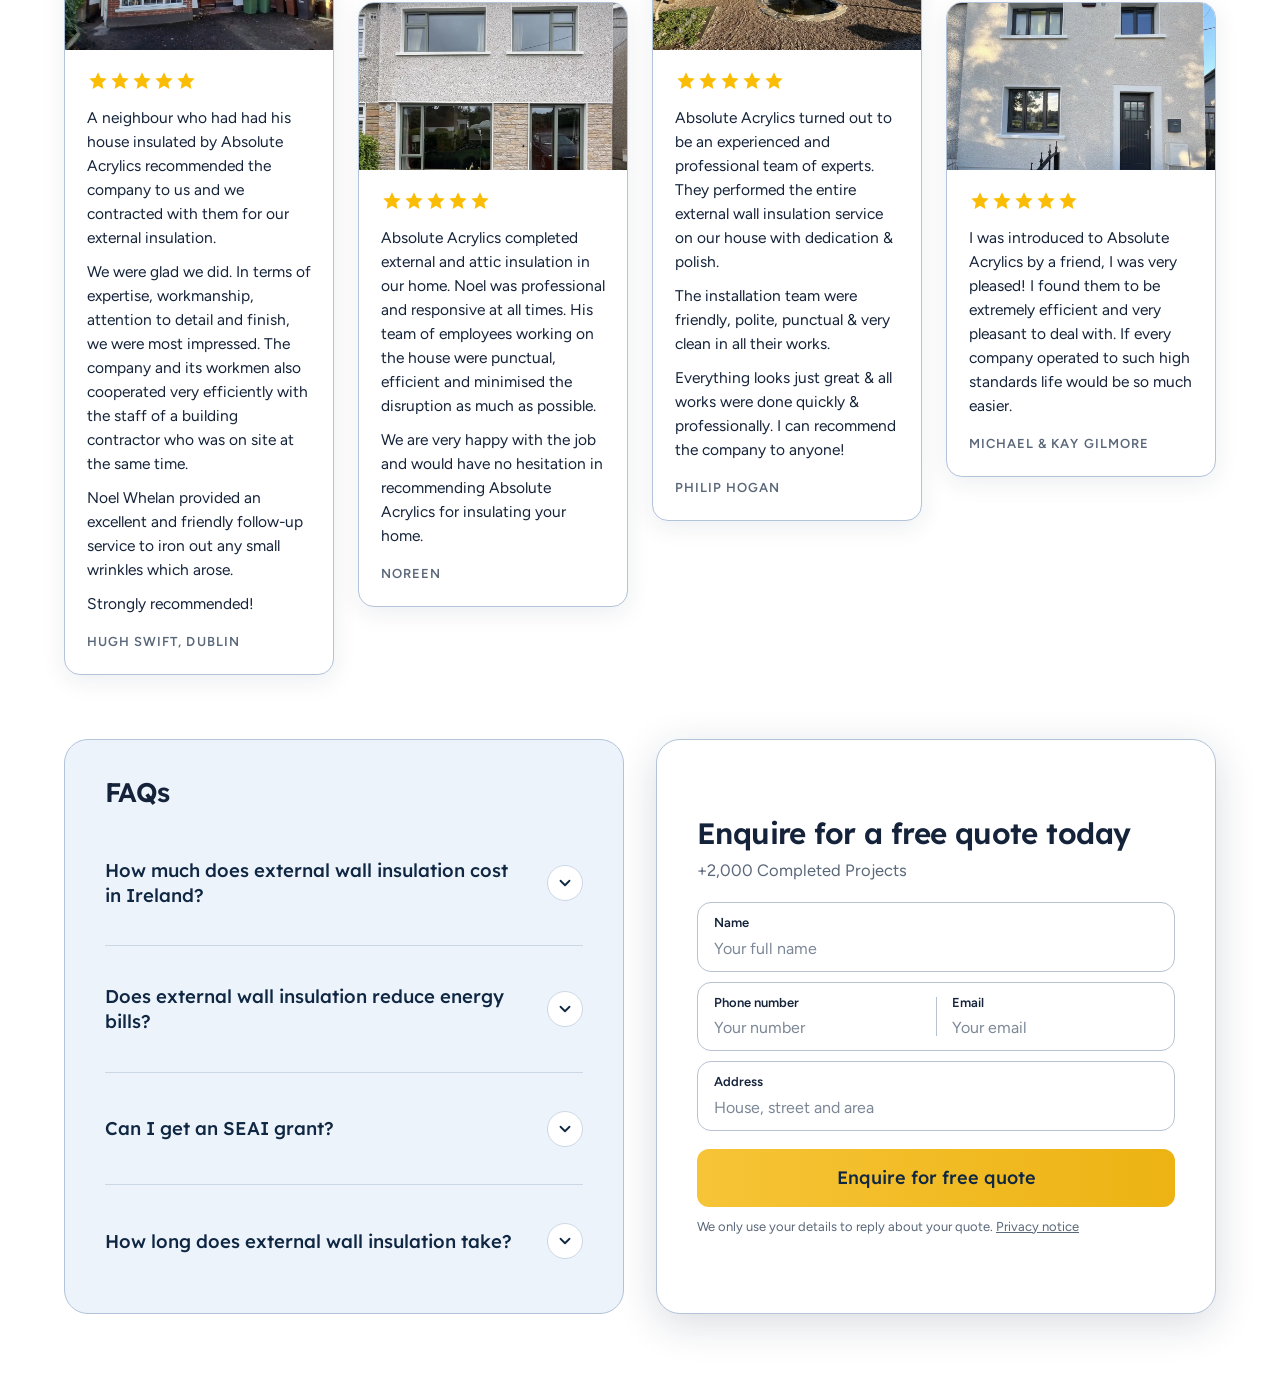
==== commit 358626b6: "Add a thin white trim along the badges' pointed bottoms Each green badge now has a 1.5px white line," ====
--- a/index.html
+++ b/index.html
@@ -18,7 +18,7 @@
 <link rel="preconnect" href="https://fonts.googleapis.com">
 <link rel="preconnect" href="https://fonts.gstatic.com" crossorigin>
 <link rel="stylesheet" href="https://fonts.googleapis.com/css2?family=Lexend:wght@500;600;700&family=Figtree:wght@400;500;600;700&display=swap">
-<link rel="stylesheet" href="css/home.css?v=20261017e">
+<link rel="stylesheet" href="css/home.css?v=20261017f">
 </head>
 <body>
 <a class="skip" href="#main">Skip to main content</a>
@@ -339,6 +339,6 @@
   </dialog>
 </main>
 
-<script src="js/home.js?v=20261017e"></script>
+<script src="js/home.js?v=20261017f"></script>
 </body>
 </html>
--- a/css/home.css
+++ b/css/home.css
@@ -67,6 +67,13 @@
   width: 75px; height: 95px; padding-bottom: 15px;
   background: linear-gradient(180deg, #1f8a5b, #176f49); color: var(--white);
   clip-path: polygon(0 0, 100% 0, 100% 84%, 50% 100%, 0 84%);
+  position: relative;
+}
+/* A thin white trim (1.5px, 3px in from the edge) along the pointed bottom only:
+   from where each side turns inward to the point. Set in px for the 75 x 95 badge. */
+.sb-shape::after {
+  content: ""; position: absolute; inset: 0; background: var(--white); pointer-events: none;
+  clip-path: polygon(0px 74.94px, 37.5px 90.14px, 75px 74.94px, 75px 76.56px, 37.5px 91.76px, 0px 76.56px);
 }
 .b-disc { display: grid; place-items: center; width: 22px; height: 22px; border-radius: 50%; background: var(--white); }
 .b-disc svg { width: 14px; height: 14px; }
